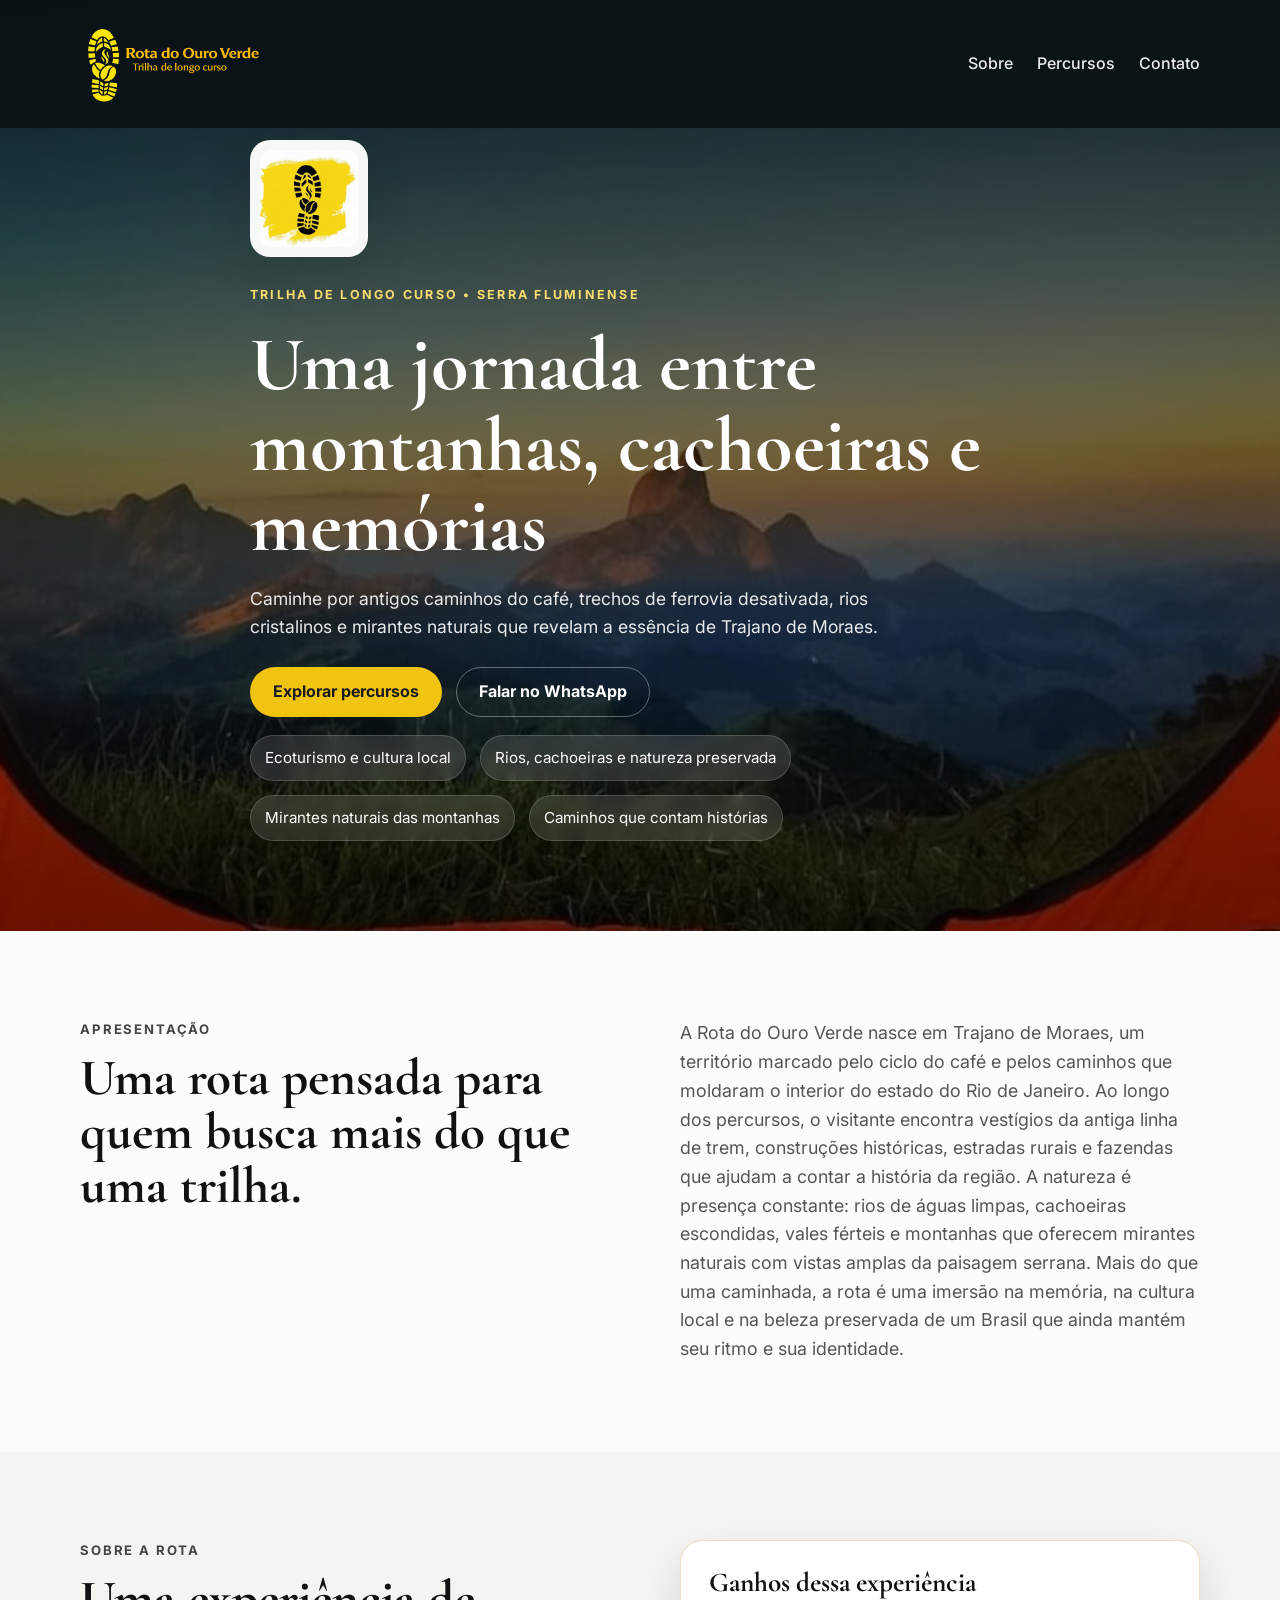
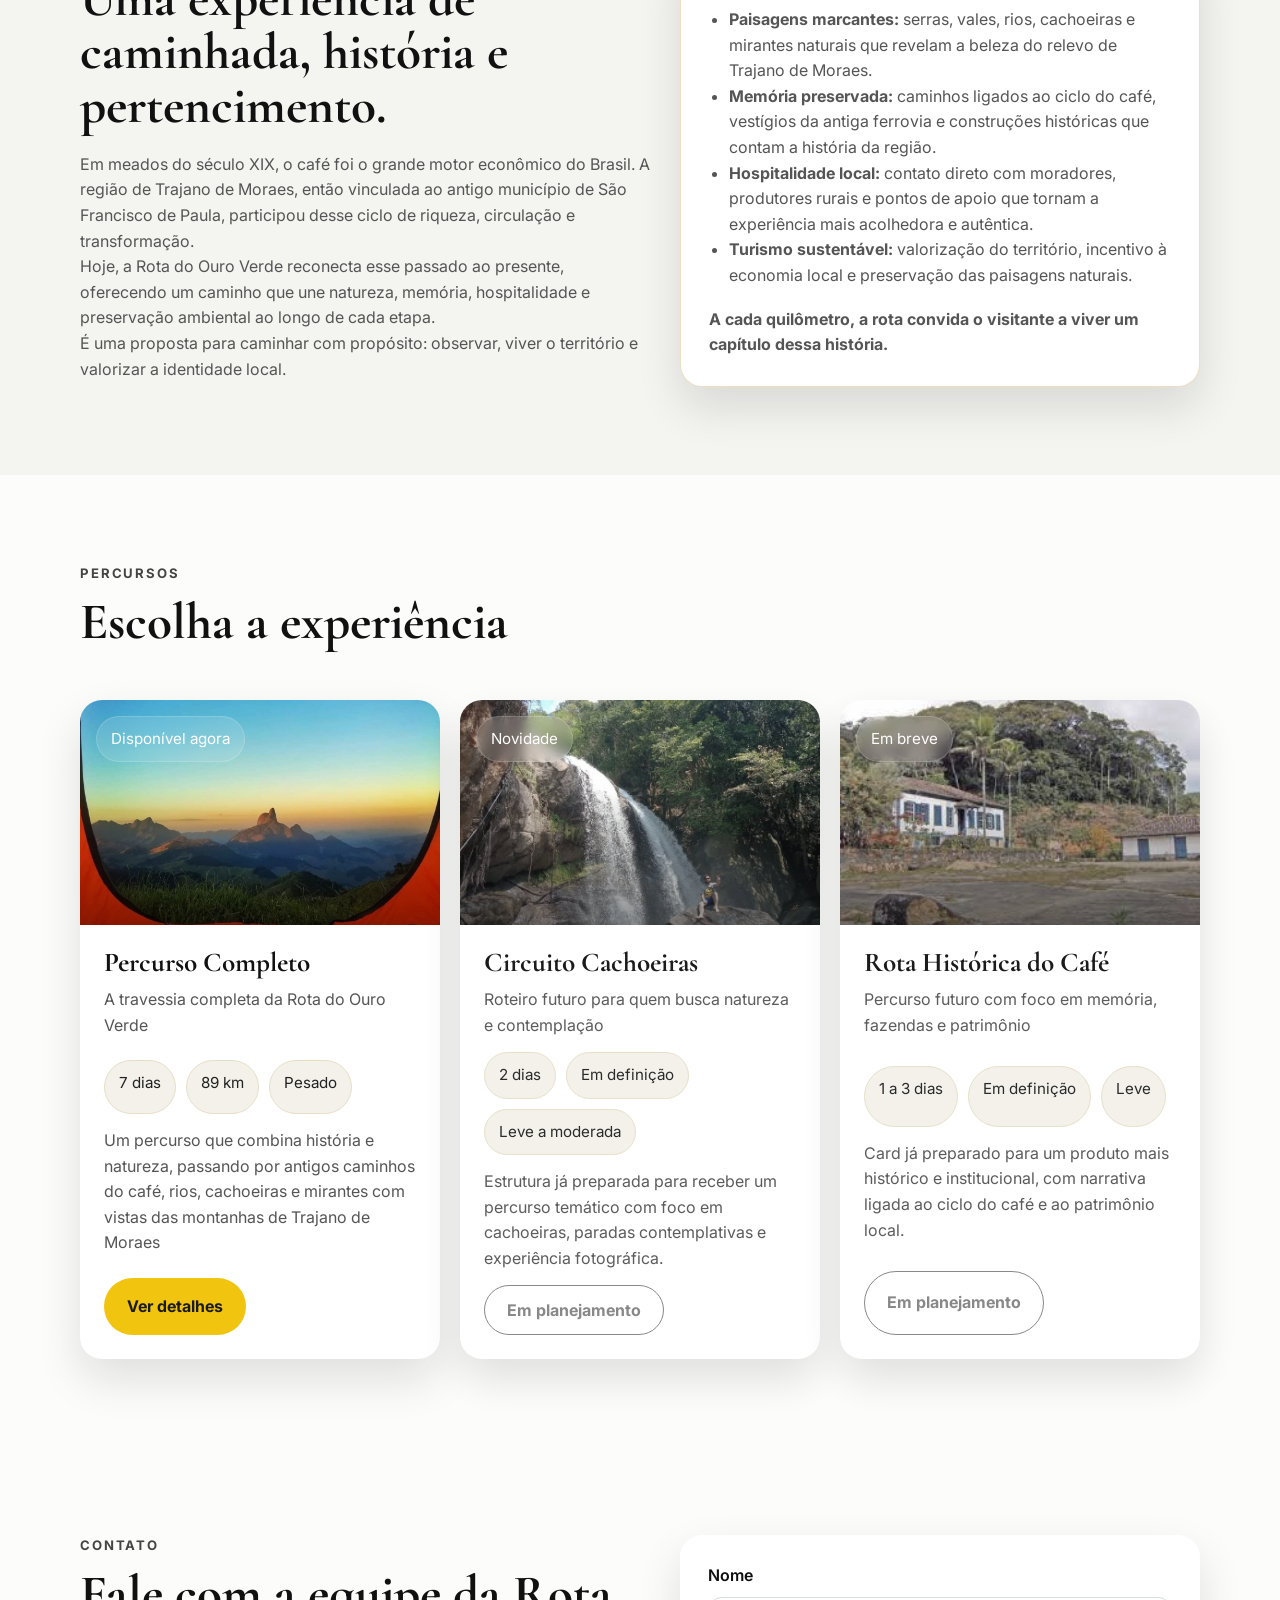
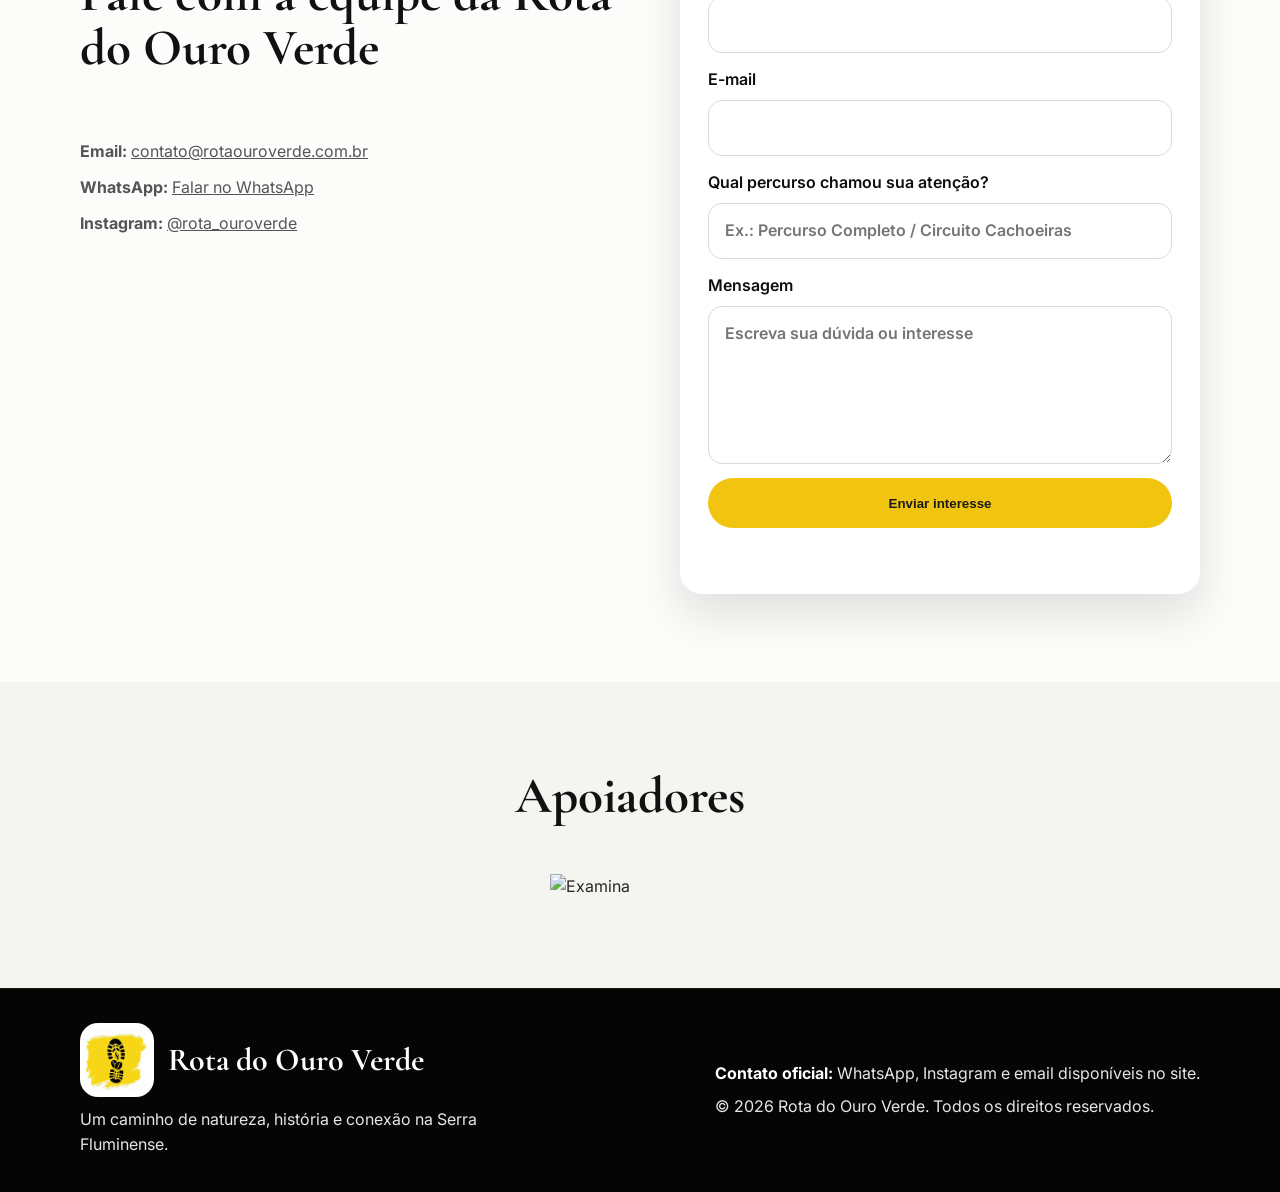
==== index.html @ 67439917 "Add favicon and apple-touch-icon links" ====
<!DOCTYPE html>
<html lang="pt-BR">
<head>
  <meta charset="UTF-8" />
  <meta name="viewport" content="width=device-width, initial-scale=1.0" />
  <title>Rota do Ouro Verde</title>
  <meta name="description" content="Conheça a Rota do Ouro Verde: 89 km de natureza, memória do café, hospitalidade local e experiências autênticas na Serra Fluminense." />
  <meta name="keywords" content="Rota do Ouro Verde, trilha Serra Fluminense, Trajano de Moraes, ecoturismo RJ, rota do café, trilha de longo curso, turismo de natureza" />
  <meta name="theme-color" content="#111111" />
  <meta property="og:title" content="Rota do Ouro Verde" />
  <meta property="og:description" content="89 km de natureza, história do café e experiências autênticas na Serra Fluminense." />
  <meta property="og:type" content="website" />
  <meta property="og:locale" content="pt_BR" />
  <meta property="og:image" content="assets/hero.jpg" />
  <meta name="twitter:card" content="summary_large_image" />
  <link rel="preconnect" href="https://fonts.googleapis.com">
  <link rel="preconnect" href="https://fonts.gstatic.com" crossorigin>
  <link href="https://fonts.googleapis.com/css2?family=Cormorant+Garamond:wght@500;600;700&family=Inter:wght@400;500;600;700;800&display=swap" rel="stylesheet">
  <link rel="stylesheet" href="style.css" />
  <link rel="icon" type="image/png" sizes="32x32" href="favicon.png">
  <link rel="apple-touch-icon" sizes="180x180" href="favicon.png">
</head>
<body>
  

  <nav class="nav-shell">
    <div class="nav container">
      <a class="brand-wrap" href="#inicio">
        <img src="assets/logo.png" class="brand-logo">
      </a>

      <button class="menu-toggle">☰</button>

      <ul class="nav-links">
        <li><a href="#sobre">Sobre</a></li>
        <li><a href="#percursos">Percursos</a></li>
 <!--   <li><a href="#planejamento">Estrutura</a></li>
        <li><a href="#parceiros">Parceiros</a></li>  -->
        <li><a href="#contato">Contato</a></li>
      </ul>
    </div>
  </nav>

  <header class="hero" id="inicio">
    <div class="hero-overlay"></div>

    <div class="hero-content container">
      <img src="assets/logo-rota-ouro-verde.png" class="hero-logo">

      <span class="eyebrow">Trilha de longo curso • Serra Fluminense</span>

      <h1>Uma jornada entre montanhas, cachoeiras e memórias</h1>

      <p>
        Caminhe por antigos caminhos do café, trechos de ferrovia desativada,
        rios cristalinos e mirantes naturais que revelam a essência de Trajano de Moraes.
      </p>
    </br>


      <div class="hero-actions">
        <a class="btn btn-primary" href="#percursos">Explorar percursos</a>
        <a class="btn btn-secondary" href="https://wa.me/5522988083118">Falar no WhatsApp</a>
      </div>
      <div class="hero-badges" aria-label="Destaques do projeto">
        <span>Ecoturismo e cultura local</span>
        <span>Rios, cachoeiras e natureza preservada</span>
        <span>Mirantes naturais das montanhas</span>
        <span>Caminhos que contam histórias</span>
      </div>
    </div>
  </header>
  

  <main>
    <section class="section intro reveal">
      <div class="container intro-grid">
        <div>
          <p class="section-tag">Apresentação</p>
          <h2>Uma rota pensada para quem busca mais do que uma trilha.</h2>
        </div>
        <p class="lead">
            A Rota do Ouro Verde nasce em Trajano de Moraes, um território marcado pelo ciclo do café e pelos caminhos que moldaram o interior do estado do Rio de Janeiro.
            Ao longo dos percursos, o visitante encontra vestígios da antiga linha de trem, construções históricas, estradas rurais e fazendas que ajudam a contar a história da região.
            A natureza é presença constante: rios de águas limpas, cachoeiras escondidas, vales férteis e montanhas que oferecem mirantes naturais com vistas amplas da paisagem serrana.
            Mais do que uma caminhada, a rota é uma imersão na memória, na cultura local e na beleza preservada de um Brasil que ainda mantém seu ritmo e sua identidade.
        </p>
      </div>
    </section>

    <section class="section alt" id="sobre">
      <div class="container two-col reveal">
        <div>
          <p class="section-tag">Sobre a rota</p>
          <h2>Uma experiência de caminhada, história e pertencimento.</h2>
          <p>
            Em meados do século XIX, o café foi o grande motor econômico do Brasil. A região de Trajano de Moraes,
            então vinculada ao antigo município de São Francisco de Paula, participou desse ciclo de riqueza, circulação e transformação.
          </p>
          <p>
            Hoje, a Rota do Ouro Verde reconecta esse passado ao presente, oferecendo um caminho que une
            natureza, memória, hospitalidade e preservação ambiental ao longo de cada etapa.
          </p>
          <p>
            É uma proposta para caminhar com propósito: observar, viver o território e valorizar a identidade local.
          </p>
        </div>

        <div class="card highlight">
          <h3>Ganhos dessa experiência</h3>
          <ul>
            <li><strong>Paisagens marcantes:</strong> serras, vales, rios, cachoeiras e mirantes naturais que revelam a beleza do relevo de Trajano de Moraes.</li>
            <li><strong>Memória preservada:</strong> caminhos ligados ao ciclo do café, vestígios da antiga ferrovia e construções históricas que contam a história da região.</li>
            <li><strong>Hospitalidade local:</strong> contato direto com moradores, produtores rurais e pontos de apoio que tornam a experiência mais acolhedora e autêntica.</li>
            <li><strong>Turismo sustentável:</strong> valorização do território, incentivo à economia local e preservação das paisagens naturais.</li>
          </ul>

          <p class="highlight-note"><strong>A cada quilômetro, a rota convida o visitante a viver um capítulo dessa história.</strong></p>
        </div>
      </div>
    </section>

    <section class="section" id="percursos">
      <div class="container reveal">
        <div class="section-head">
          <div>
            <p class="section-tag">Percursos</p>
            <h2>Escolha a experiência</h2>
          </div>
          
        </div>
        <div class="mobile-carousel-head">
          <p class="mobile-carousel-label">No celular, deslize ou use as setas para navegar pelos percursos.</p>
          <div class="mobile-carousel-controls" aria-label="Navegação de percursos">
            <button class="mobile-carousel-btn" type="button" id="routes-prev" aria-label="Percurso anterior">←</button>
            <button class="mobile-carousel-btn" type="button" id="routes-next" aria-label="Próximo percurso">→</button>
          </div>
        </div>
        <div class="mobile-carousel-dots" id="routes-dots" aria-label="Indicadores de percursos"></div>
        <div class="route-grid" id="route-grid">
          <div class="empty-state">Carregando percursos...</div>
        </div>
      </div>
    </section>
<!--
    <section class="section alt" id="planejamento">
      <div class="container reveal">
        <div class="section-head">
          <div>
            <p class="section-tag">Estrutura pronta</p>
            <h2>O que você pode lançar depois</h2>
          </div>
          
        </div>

        <div class="builder-grid">
          <article class="card builder-card">
            <h3>Percursos curtos</h3>
            <p>Bate-volta, versões compactas e experiências de 1 ou 2 dias para novos públicos.</p>
          </article>
          <article class="card builder-card">
            <h3>Rotas temáticas</h3>
            <p>Cachoeiras, memória do café, patrimônio, gastronomia local ou experiências guiadas.</p>
          </article>
          <article class="card builder-card">
            <h3>Parcerias e materiais</h3>
            <p>PDF por percurso, mapa específico, mídia oficial, CTA dedicado e futuras áreas de parceiros.</p>
          </article>
        </div>

         <!--<div class="card timeline-note" style="margin-top:20px">
          <p><strong>Importante:</strong> a base foi pensada para crescer ainda dentro do modelo estático. Quando chegar a hora de ter login, reservas online ou área restrita real, aí sim vale avaliar uma camada extra de backend.</p>
        </div>
      </div>
    </section> 
  -->
    <section class="section" id="contato">
      <div class="container contact-grid reveal">
        <div>
          <p class="section-tag">Contato</p>
          <h2>Fale com a equipe da Rota do Ouro Verde</h2>
          <br>
          <!-- <p>
            O formulário já continua preparado para funcionar com serviços externos como Formspree, mantendo o site estático.
          </p> -->

          <div class="contact-list">
            <p><strong>Email:</strong>
              <a href="mailto:contato@rotaouroverde.com.br">contato@rotaouroverde.com.br</a>
            </p>

            <p><strong>WhatsApp:</strong>
              <a href="https://wa.me/5522988083118" target="_blank" rel="noopener">
              Falar no WhatsApp
              </a>
            </p>

            <p><strong>Instagram:</strong>
              <a href="https://instagram.com/rota_ouroverde/" target="_blank" rel="noopener">
              @rota_ouroverde
              </a>
            </p>
          </div>
        </div>

        <form
          class="contact-form js-smart-form"
          action="https://formspree.io/f/xaqlnvng"
          method="POST"
          data-form-action="https://formspree.io/f/xaqlnvng"
        >
          <input type="text" name="_gotcha" style="position:absolute; left:-9999px;" tabindex="-1" autocomplete="off">

          <label>
            Nome
          <input type="text" name="nome" required>
          </label>

          <label>
            E-mail
            <input type="email" name="email" required>
          </label>

          <label>
            Qual percurso chamou sua atenção?
            <input type="text" name="interesse" placeholder="Ex.: Percurso Completo / Circuito Cachoeiras">
          </label>

          <label>
            Mensagem
            <textarea name="mensagem" rows="5" placeholder="Escreva sua dúvida ou interesse" required></textarea>
          </label>

          <button class="btn btn-primary" type="submit">Enviar interesse</button>
            <p class="form-feedback" aria-live="polite"></p>
        </form>
      </div>
    </section>

    <section class="section alt" id="parceiros">
      <div class="container reveal">
        <div class="section-head">
          <div>
            <h2>Apoiadores</h2>
          </div>

        </div>

        <div class="apoio-logos" id="partners-wrap">
         <div class="empty-state">Carregando parceiros...</div>
        </div>
      </div>
    </section>

  </main>

    <footer class="footer">
    <div class="container footer-grid">
      <div class="footer-brand">
        <div class="footer-brand-top">
          <img src="assets/logo-rota-ouro-verde.png" alt="Logo da Rota do Ouro Verde">
          <h3>Rota do Ouro Verde</h3>
        </div>
        <p>Um caminho de natureza, história e conexão na Serra Fluminense.</p>
      </div>

      <div class="footer-info">
        <p><strong>Contato oficial:</strong> WhatsApp, Instagram e email disponíveis no site.</p>
        <p>© 2026 Rota do Ouro Verde. Todos os direitos reservados.</p>
      </div>
    </div>
  </footer>

  <script src="app.js"></script>
  <script src="parceiros.js"></script>
</body>
</html>
---- style.css ----
*{box-sizing:border-box;margin:0;padding:0}
:root{
  --bg:#fcfcfa;
  --surface:#ffffff;
  --surface-alt:#f4f4f1;
  --text:#111111;
  --muted:#555555;
  --line:#e6e2d8;
  --dark:#0d0d0d;
  --dark-2:#1a1a1a;
  --accent:#f1c40f;
  --accent-soft:#f7dc6f;
  --radius:22px;
  --shadow:0 20px 45px rgba(16,24,16,.12);
}
html{scroll-behavior:smooth;overflow-x:hidden}
body{font-family:"Inter",sans-serif;background:var(--bg);color:var(--text);line-height:1.6;overflow-x:hidden}
a{color:inherit}
img{max-width:100%;display:block}
.container{width:min(1120px,calc(100% - 32px));margin:0 auto}
.section{padding:88px 0}
.section.alt{background:var(--surface-alt)}
.section-tag{text-transform:uppercase;letter-spacing:.14em;color:#444;font-size:.82rem;font-weight:700;margin-bottom:12px}
h1,h2,h3,h4{font-family:"Cormorant Garamond",serif;line-height:1.05}
h1{font-size:clamp(3rem,6vw,5.4rem);color:#fff;margin-bottom:18px}
h2{font-size:clamp(2.2rem,4vw,3.2rem);margin-bottom:18px}
h3{font-size:1.7rem;margin-bottom:10px}
p{color:var(--muted)}
.lead{font-size:1.12rem;max-width:760px}
.card{background:var(--surface);border-radius:var(--radius);box-shadow:var(--shadow)}
.btn{display:inline-flex;align-items:center;justify-content:center;min-height:50px;padding:0 22px;border-radius:999px;text-decoration:none;font-weight:700;border:1px solid transparent;transition:.2s ease}
.btn:hover{transform:translateY(-1px)}
.btn-primary{background:var(--accent);color:#1b1b1b}
.btn-primary:hover{background:var(--accent-soft)}
.btn-secondary{background:transparent;border-color:rgba(255,255,255,.35);color:#fff}
.btn-secondary:hover{border-color:var(--accent-soft);color:var(--accent-soft)}
.btn-dark{border-color:#1f1f1f;color:#1f1f1f}
.btn-dark:hover{border-color:#000;color:#000}
.btn-disabled,.btn-disabled:hover{opacity:.55;pointer-events:none;transform:none}
.hero{min-height:92vh;position:relative;overflow:visible;background:linear-gradient(to bottom,rgba(0,0,0,.85) 0%,rgba(0,0,0,.58) 35%,rgba(0,0,0,.3) 70%,rgba(0,0,0,.22) 100%),url("assets/hero.jpg");background-size:cover;background-position:center}
.hero-overlay{position:absolute;inset:0;background:linear-gradient(transparent 0%,rgba(0,0,0,.22) 70%,rgba(0,0,0,.45) 100%)}
.nav{
  position:relative;
  z-index:20;
  display:flex;
  align-items:center;
  justify-content:space-between;
  gap:16px;
  padding:24px 0;
  min-width:0;
}
.brand-wrap{
  display:inline-flex;
  align-items:center;
  gap:12px;
  text-decoration:none;
  color:#fff;
  font-weight:700;
  font-size:1.08rem;
  min-width:0;
  flex:1 1 auto;
}
.brand-logo{
  height:80px;
  width:auto;
  max-width:100%;
  object-fit:contain;
  background:transparent;
  padding:0;
  flex:0 0 auto;
}
.nav-shell{
  position:fixed;
  top:0;
  left:0;
  right:0;
  z-index:9999;
  background:rgba(10,18,20,.92);
  backdrop-filter:blur(8px);
  transition:transform .3s ease;
}
.nav-shell.hide{transform:translateY(-100%)}
.nav-links{display:flex;gap:24px;list-style:none;align-items:center}
.nav-links a{text-decoration:none;color:rgba(255,255,255,.92);font-weight:500}
.nav-links a:hover{color:var(--accent-soft)}
.menu-toggle{display:none;border:0;background:transparent;color:#fff;font-size:1.8rem;cursor:pointer;line-height:1;flex:0 0 auto}
.hero-content{position:relative;z-index:2;padding:140px 0 90px;max-width:780px}
.hero-logo{width:118px;max-width:28vw;border-radius:20px;box-shadow:var(--shadow);background:rgba(255,255,255,.96);padding:10px;margin-bottom:24px}
.eyebrow{display:inline-block;color:var(--accent-soft);letter-spacing:.18em;text-transform:uppercase;font-size:.78rem;font-weight:700;margin-bottom:20px}
.hero p{color:rgba(255,255,255,.9);font-size:1.1rem;max-width:640px}
.hero-actions,.hero-badges,.cta-actions,.route-actions,.builder-actions{display:flex;flex-wrap:wrap;gap:14px}
.hero-badges{margin-top:18px}
.hero-badges span,.meta-chip,.route-badge{background:rgba(255,255,255,.12);backdrop-filter:blur(6px);border:1px solid rgba(255,255,255,.16);padding:10px 14px;border-radius:999px;color:#fff;font-size:.95rem}
.intro-grid,.two-col,.footer-grid,.contact-grid{display:grid;gap:28px;grid-template-columns:1.1fr 1fr;align-items:start}
.grid-3{display:grid;grid-template-columns:repeat(3,1fr);gap:20px}
.section-head{display:grid;grid-template-columns:1fr auto;gap:20px;align-items:end;margin-bottom:32px}
.highlight{padding:28px;border:1px solid rgba(198,163,90,.35)}
.highlight ul{padding-left:20px;color:var(--muted)}
.highlight-note{margin-top:18px}
.route-grid{display:grid;grid-template-columns:repeat(3,1fr);gap:20px}
.route-card{overflow:hidden;display:flex;flex-direction:column;transition:transform .28s ease,box-shadow .28s ease,opacity .28s ease}
.route-media{aspect-ratio:16/10;background:#ddd;background-size:cover;background-position:center;position:relative}
.route-media::after{content:"";position:absolute;inset:0;background:linear-gradient(180deg,transparent 40%,rgba(0,0,0,.45) 100%)}
.route-badge{position:absolute;top:16px;left:16px;z-index:1}
.route-content{padding:24px;display:grid;gap:14px;flex:1}
.route-meta{display:flex;flex-wrap:wrap;gap:10px}
.meta-chip{color:#222;background:#f3f1ea;border:1px solid #e7e0c7;backdrop-filter:none}
.route-card.coming-soon .route-media{filter:saturate(.72)}
.route-card.coming-soon{opacity:.96}
.feature-list{display:grid;gap:12px;margin-top:16px}
.feature-item{padding:22px}
.timeline-note{padding:28px}
.stage-grid{display:grid;grid-template-columns:repeat(4,1fr);gap:20px}
.stage-card{position:relative;overflow:hidden;padding:0;border:0;background:var(--surface);border-radius:var(--radius);box-shadow:var(--shadow);cursor:pointer;text-align:left}
.stage-card-image{height:220px;background-size:cover;background-position:center;position:relative}
.stage-card-image::after{content:"";position:absolute;inset:0;background:linear-gradient(180deg,transparent 18%,rgba(0,0,0,.68) 100%)}
.stage-card-content{position:absolute;left:0;right:0;bottom:0;padding:22px;color:#fff;z-index:1}
.stage-kicker{display:inline-block;font-size:.78rem;font-weight:700;letter-spacing:.12em;text-transform:uppercase;margin-bottom:8px;color:var(--accent-soft)}
.stage-card h3{color:#fff;margin-bottom:8px}
.stage-card p{color:rgba(255,255,255,.9)}
.stats-grid{display:grid;grid-template-columns:repeat(4,1fr);gap:20px;margin:24px 0 28px}
.stat-card{padding:26px;background:var(--surface);border-radius:var(--radius);box-shadow:var(--shadow)}
.stat-number{display:block;font-family:"Cormorant Garamond",serif;font-size:2rem;font-weight:700}
.stat-label{color:var(--muted);font-size:.95rem}
.builder-grid{display:grid;grid-template-columns:repeat(3,1fr);gap:20px}
.builder-card{padding:26px}
.contact-form{display:grid;gap:14px;background:var(--surface);border-radius:var(--radius);box-shadow:var(--shadow);padding:28px}
.contact-form label{display:grid;gap:8px;color:var(--dark);font-weight:600}
.contact-form input,.contact-form textarea{width:100%;border:1px solid #d6ddd6;background:#fff;border-radius:14px;padding:14px 16px;font:inherit}
.contact-form input:focus,.contact-form textarea:focus{outline:2px solid rgba(198,163,90,.25);border-color:var(--accent)}
.form-feedback{min-height:24px;font-size:.95rem}
.form-feedback.is-success{color:#147a37}
.form-feedback.is-error{color:#a52828}
.contact-list{display:grid;gap:10px;margin-top:20px}
.footer{background:#050505;color:#fff;padding:34px 0;border-top:1px solid rgba(255,255,255,.08)}
.footer-grid{display:grid;grid-template-columns:1.1fr 1fr;gap:32px;align-items:center}
.footer a{text-decoration:none;color:#fff}
.empty-state{padding:34px;border:1px dashed #d8d1c2;background:#faf8f2;border-radius:var(--radius)}
.page-hero{min-height:auto;padding-bottom:46px}
.page-hero .hero-content{padding:50px 0 30px}
.breadcrumbs{display:flex;gap:10px;flex-wrap:wrap;margin-bottom:18px;color:rgba(255,255,255,.86)}
.breadcrumbs a{text-decoration:none}
.route-summary{display:grid;grid-template-columns:1.1fr .9fr;gap:28px;align-items:start}
.route-cover{border-radius:var(--radius);overflow:hidden;box-shadow:var(--shadow);min-height:100%;background:#ddd;background-size:cover;background-position:center}
.route-panel{padding:28px}
.route-highlights{padding-left:20px;color:var(--muted)}
.route-highlights li+li{margin-top:8px}
.stage-gallery{margin-top:22px}
.stage-gallery-grid{display:grid;grid-template-columns:repeat(3,1fr);gap:12px}
.stage-gallery-grid button{border:0;background:transparent;padding:0;cursor:pointer}
.stage-gallery-grid img{width:100%;height:160px;object-fit:cover;border-radius:14px;box-shadow:var(--shadow)}
.modal{position:fixed;inset:0;display:none;align-items:center;justify-content:center;padding:20px;background:rgba(0,0,0,.72);z-index:9999}
.modal.open{display:flex}
.modal-panel{position:relative;background:#fff;border-radius:22px;box-shadow:var(--shadow);width:min(980px,100%);max-height:min(90vh,860px);overflow:auto}
.modal-close{position:absolute;top:14px;right:14px;width:42px;height:42px;border:0;border-radius:999px;background:#111;color:#fff;font-size:1.2rem;cursor:pointer;z-index:2}
.modal-body{padding:30px}
.modal-subtitle{margin-top:-8px;margin-bottom:16px}
.modal-grid{display:grid;grid-template-columns:1fr 1fr;gap:18px}
.support-block{padding:20px;border-radius:18px;background:#f7f5f0}
.support-block ul{padding-left:18px;color:var(--muted)}
.photo-modal .modal-panel{width:min(1100px,100%);background:#111;color:#fff}
.photo-modal .modal-body{padding:22px}
.photo-stage{background:#000;border-radius:18px;min-height:420px;display:flex;align-items:center;justify-content:center;overflow:hidden}
.photo-stage img{max-height:66vh;width:auto;max-width:100%;object-fit:contain}
.photo-head{display:flex;justify-content:space-between;gap:12px;align-items:center;margin-bottom:16px}
.photo-thumbs{display:flex;gap:10px;overflow:auto;padding-top:14px}
.photo-thumbs button{border:2px solid transparent;background:transparent;padding:0;border-radius:12px;cursor:pointer;flex:0 0 auto}
.photo-thumbs button.active{border-color:var(--accent)}
.photo-thumbs img{width:90px;height:66px;object-fit:cover;border-radius:10px}
.photo-nav{display:flex;gap:10px}
.photo-nav button{min-width:42px;height:42px;border-radius:999px;border:0;background:#222;color:#fff;cursor:pointer}
.photo-nav button:disabled{opacity:.45;cursor:not-allowed}
.reveal{opacity:0;transform:translateY(22px);transition:opacity .6s ease,transform .6s ease}
.reveal.is-visible{opacity:1;transform:none}
.mobile-carousel-head{display:none;align-items:center;justify-content:space-between;gap:14px;margin-bottom:16px}
.mobile-carousel-label{margin:0;color:var(--muted);font-size:.94rem}
.mobile-carousel-controls{display:flex;gap:10px}
.mobile-carousel-btn{width:44px;height:44px;border-radius:999px;border:0;background:#111;color:#fff;font-size:1.2rem;cursor:pointer;box-shadow:var(--shadow)}
.mobile-carousel-btn:disabled{opacity:.35;cursor:not-allowed}
.mobile-carousel-dots{display:none;justify-content:center;align-items:center;gap:8px;margin:0 0 18px}
.mobile-carousel-dot{width:10px;height:10px;border-radius:999px;border:0;background:#d3cec0;cursor:pointer;transition:transform .2s ease,opacity .2s ease,width .2s ease,background .2s ease}
.mobile-carousel-dot.is-active{background:#111;width:28px}
.route-card.is-centered{transform:scale(1.02);box-shadow:0 24px 52px rgba(16,24,16,.16)}
.route-extra-links{display:flex;flex-wrap:wrap;gap:14px;margin:18px 0 0}
.btn-green{background:#31c56d;color:#fff;border-color:#31c56d}
.btn-green:hover{background:#28b760;border-color:#28b760;color:#fff}
.footer-brand-top{display:flex;align-items:center;gap:14px;margin-bottom:10px}
.footer-brand-top img{width:74px;height:74px;object-fit:contain;border-radius:18px;background:#fff;padding:6px;flex:0 0 74px}
.footer-brand h3{margin:0;color:#fff;font-size:2rem}
.footer-brand p,.footer-info p{margin:0;color:rgba(255,255,255,.9);font-size:1rem}
.footer-brand p{max-width:460px}
.footer-info{justify-self:end;text-align:left;display:grid;gap:8px;max-width:520px}
.footer-info strong{color:#fff}
.route-support{margin-top:0}
.route-support-grid{margin-top:18px}
.route-support-card{text-align:left;border:0;cursor:pointer;background:var(--surface)}
.route-support-card h3{margin-bottom:10px}
#route-support-section:empty{display:none}
.route-support .section-head{margin-bottom:18px}
.apoio-logos {
  display: flex;
  flex-wrap: wrap;
  gap: 28px 36px;
  align-items: center;
  justify-content: center;
  justify-items: center;
  margin-top: 32px;
  margin: 32px auto 0;
}

#parceiros h2 {
  text-align: center;
}

.partner-logo-link {
  display: flex;
  align-items: center;
  justify-content: center;
  flex: 0 0 180px; /* largura fixa por logo */
  text-decoration: none;
  width: 100%;
}

.partner-logo-link img {
  max-width: 180px;
  max-height: 90px;
  width: 100%;
  height: auto;
  object-fit: contain;
  display: block;
  opacity: 0.9;
  transition: transform 0.25s ease, opacity 0.25s ease;
}

.partner-logo-link:hover img,
.partner-logo-link:focus-visible img {
  opacity: 1;
  transform: scale(1.05);
}


@media (max-width: 1024px){
  .route-grid,.builder-grid,.stage-grid{grid-template-columns:repeat(2,1fr)}
  .stats-grid{grid-template-columns:repeat(2,1fr)}
}

@media (max-width: 820px){
  .nav{
    padding:12px 0;
    gap:12px;
  }

  .brand-wrap{
    min-width:0;
    flex:1 1 auto;
  }

  .brand-logo{
    height:80px;
    max-width:calc(100vw - 120px);
  }

  .menu-toggle{
    display:block;
    position:relative;
    z-index:30;
    margin-left:auto;
  }

  .nav-links{
    display:none;
    position:absolute;
    top:calc(100% + 10px);
    left:auto;
    right:16px;
    width: max-content;
    min-width: 180px;
    max-width: 240px;
    flex-direction:column;
    align-items:flex-start;
    gap:10px;
    background:rgba(17,17,17,.96);
    padding:14px;
    border: 1px solid rgba(255,255,255,0.08);
    border-radius:14px;
    box-shadow:var(--shadow);
  }

  .nav-links.open{display:flex}
  .nav-links a{white-space: nowrap; /* evita quebrar linha */ }

  .intro-grid,.two-col,.footer-grid,.contact-grid,.route-summary,.section-head,.modal-grid{
    grid-template-columns:1fr;
  }

  .section-head{align-items:start}
  .grid-3,.builder-grid,.stage-grid,.stats-grid{grid-template-columns:1fr}
  .hero{min-height:auto}
  .hero-content{padding:140px 0 74px}
  .route-cover{min-height:280px}
  .stage-gallery-grid{grid-template-columns:1fr 1fr}

  .mobile-carousel-head{display:flex}
  .mobile-carousel-dots{display:flex}

  .hero,
  .section,
  .nav,
  .nav-shell,
  .route-grid,
  .route-card{
    max-width:100%;
  }

  .route-grid{
    display:flex;
    overflow-x:auto;
    overflow-y:hidden;
    gap:16px;
    scroll-snap-type:x mandatory;
    scroll-padding-inline:16px;
    padding:4px 16px 12px;
    margin:0;
    scrollbar-width:none;
    -webkit-overflow-scrolling:touch;
  }

  .route-grid::-webkit-scrollbar{display:none}

  .route-grid .route-card{
    min-width:84%;
    flex:0 0 84%;
    scroll-snap-align:start;
    opacity:.88;
  }

  .route-grid .route-card.is-centered{opacity:1}

  .footer-info{justify-self:start}
  .footer-brand-top img{width:58px;height:58px;flex-basis:58px}
  .footer-brand h3{font-size:1.6rem}
}

@media (max-width: 540px){
  .section{padding:70px 0}
  .container{width:min(100% - 20px,1120px)}
  .stage-gallery-grid{grid-template-columns:1fr}
  .photo-stage{min-height:280px}
  .brand-logo{
    height:80px;
    max-width:calc(100vw - 110px);
  }
  .hero-logo{max-width:34vw}
}
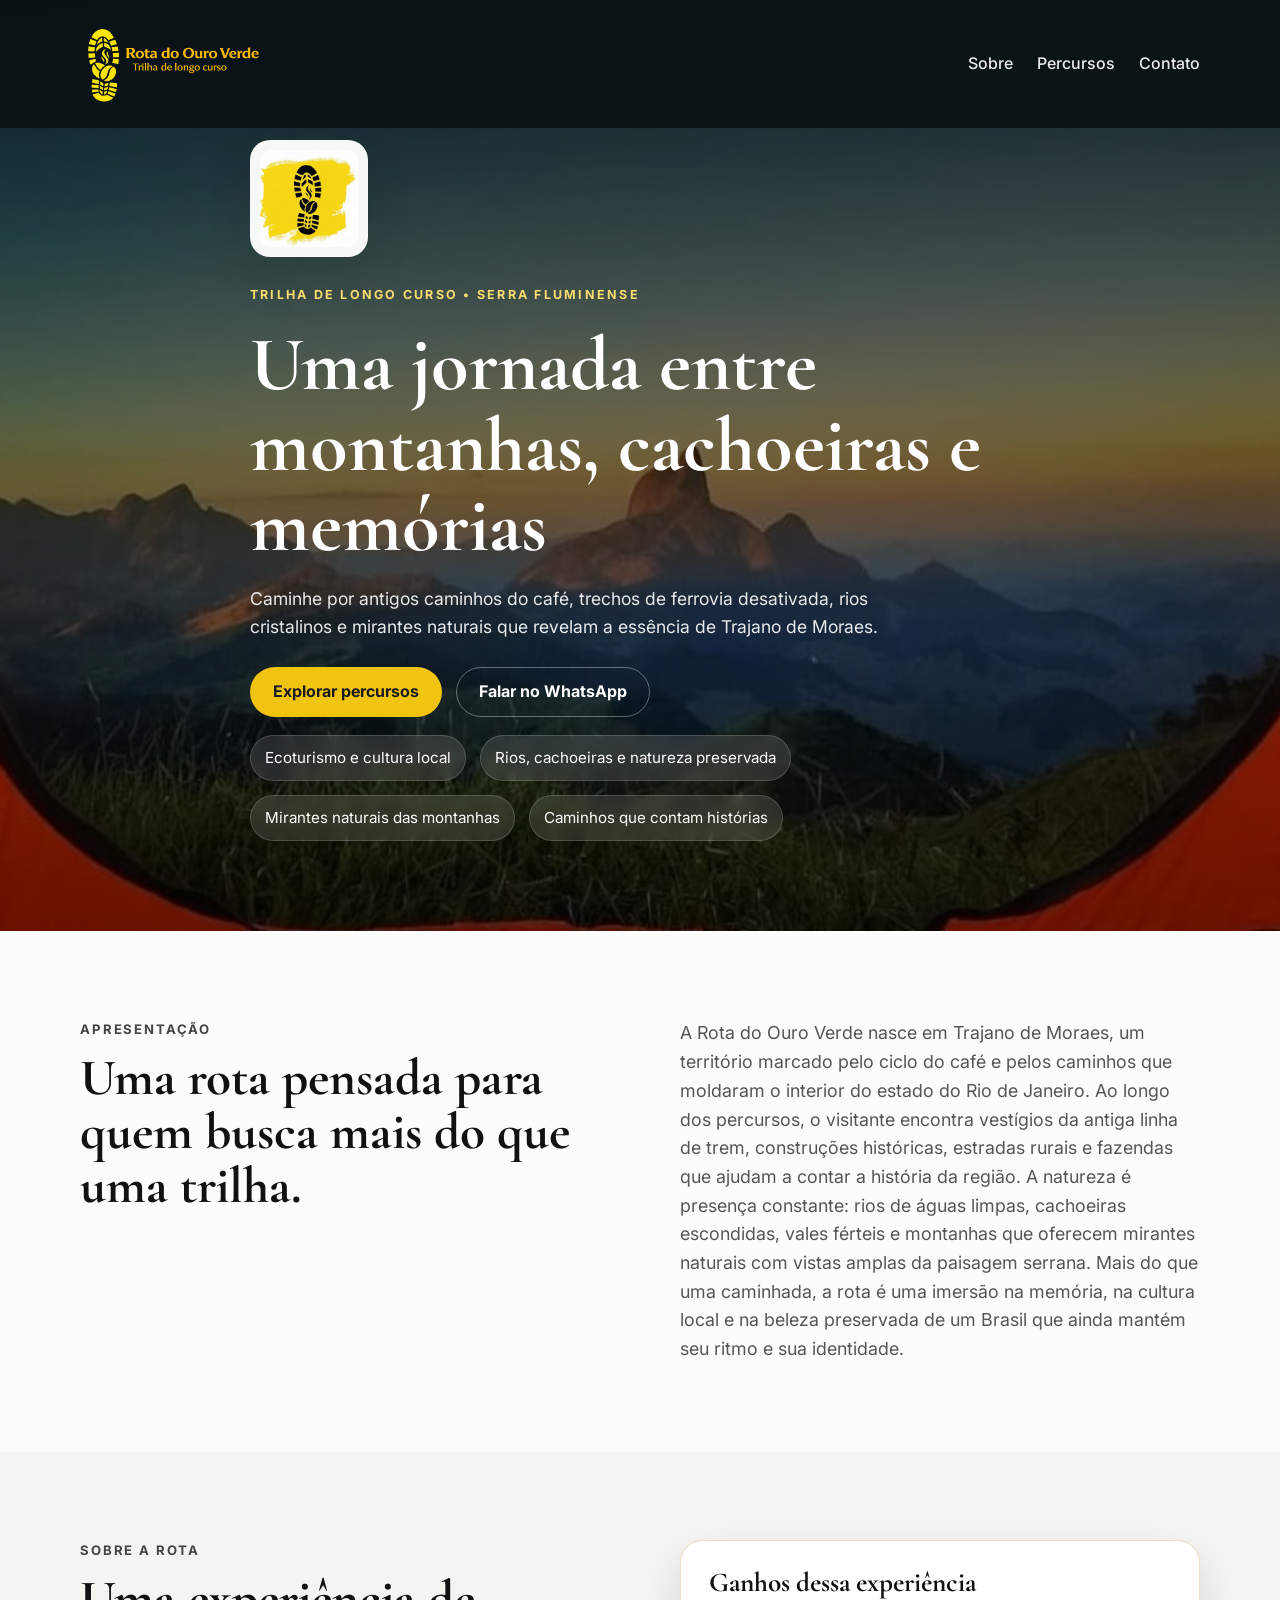
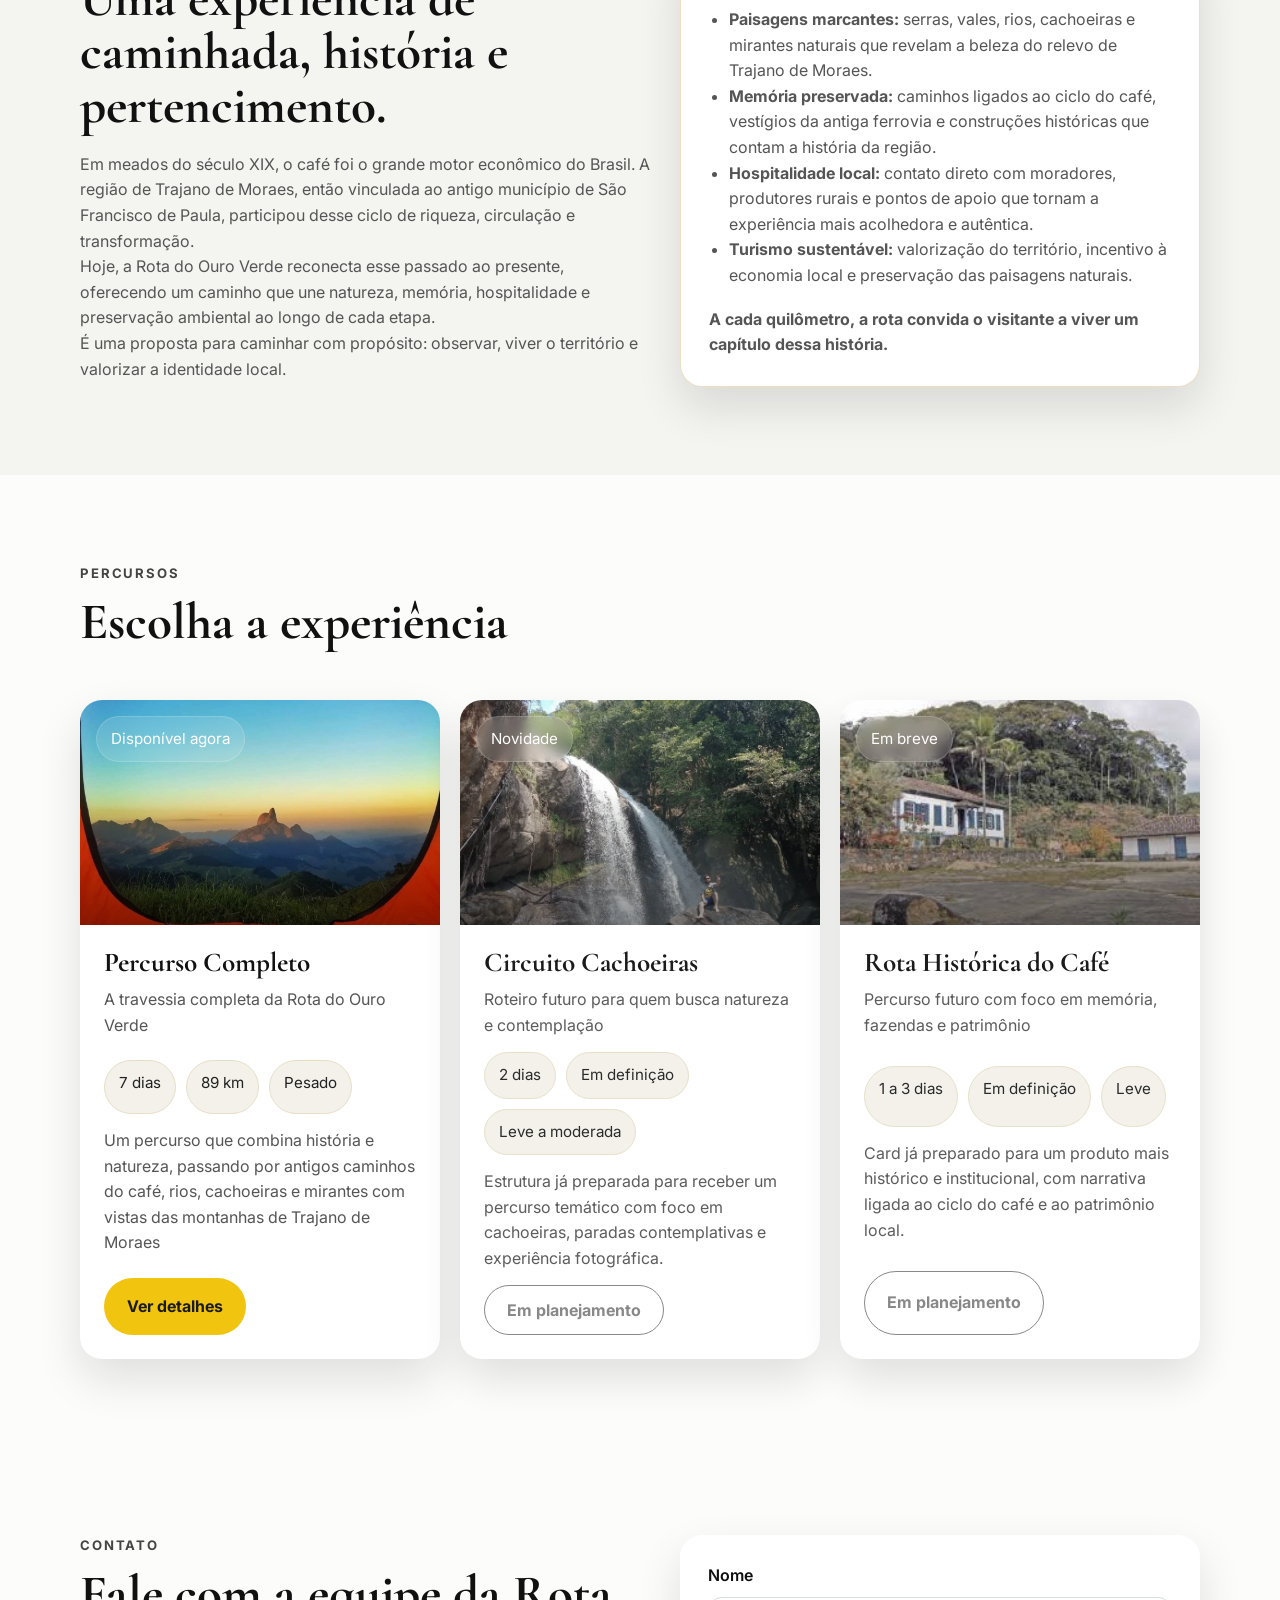
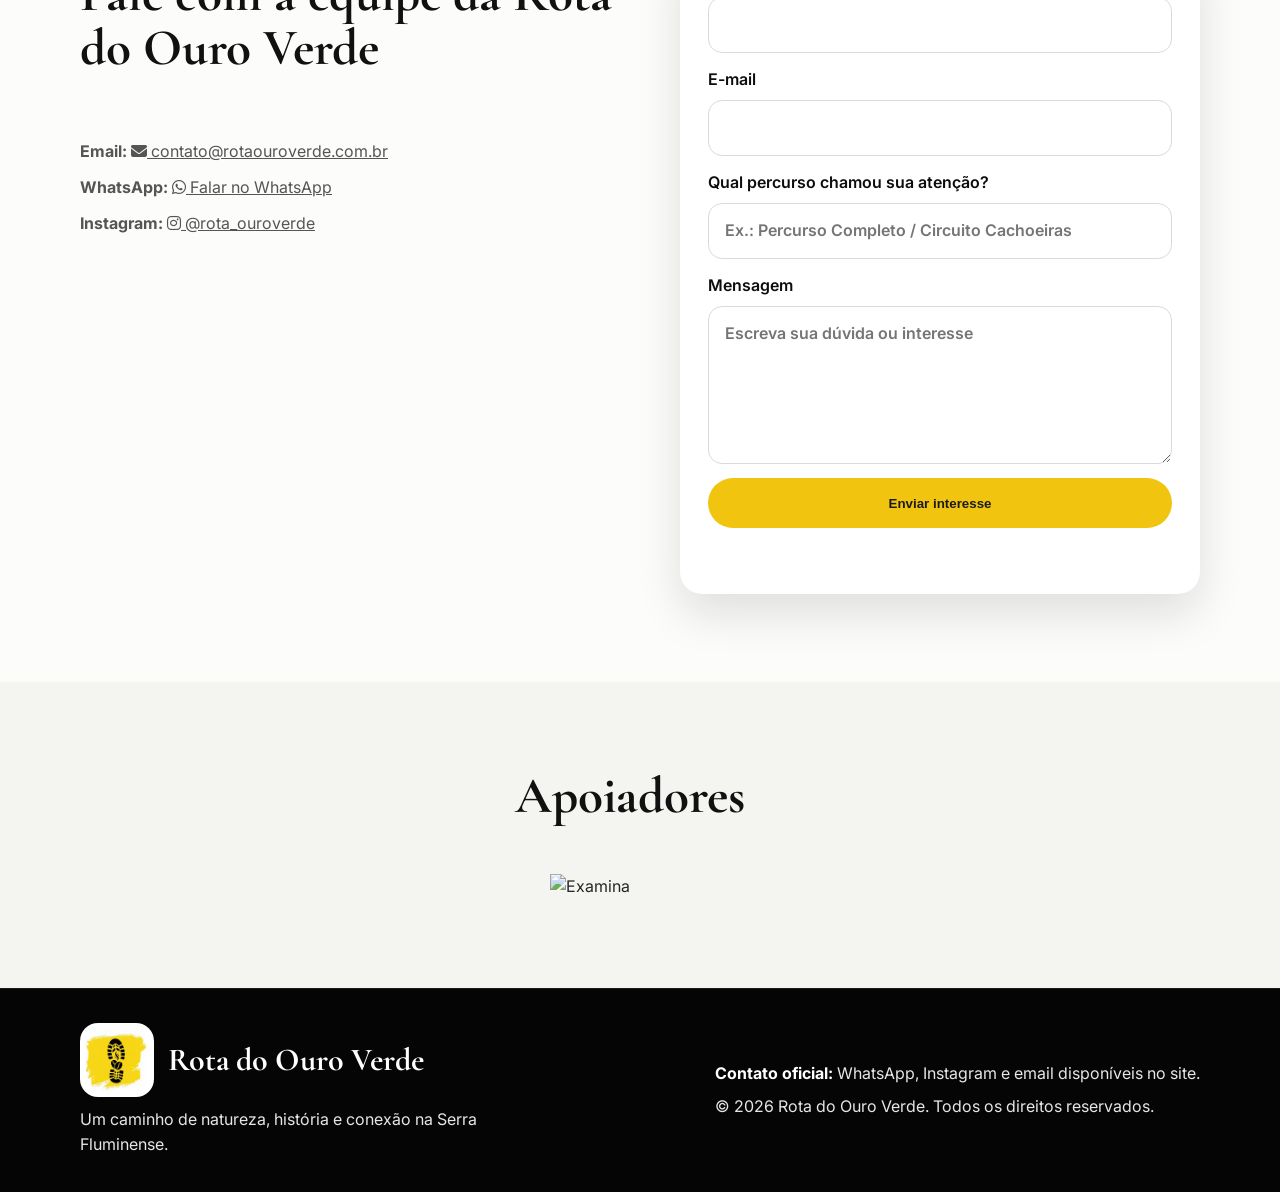
==== commit 6d751d55: "Enhance contact section with Font Awesome icons Updated contact information to include icons for ema" ====
--- a/index.html
+++ b/index.html
@@ -17,8 +17,17 @@
   <link rel="preconnect" href="https://fonts.gstatic.com" crossorigin>
   <link href="https://fonts.googleapis.com/css2?family=Cormorant+Garamond:wght@500;600;700&family=Inter:wght@400;500;600;700;800&display=swap" rel="stylesheet">
   <link rel="stylesheet" href="style.css" />
-  <link rel="icon" type="image/png" sizes="32x32" href="favicon.png">
-  <link rel="apple-touch-icon" sizes="180x180" href="favicon.png">
+  <link rel="stylesheet" href="https://cdnjs.cloudflare.com/ajax/libs/font-awesome/6.5.0/css/all.min.css">
+  
+  <link rel="icon" href="favicon/favicon.ico">
+  <link rel="icon" type="image/png" sizes="128x128" href="favicon/favicon-128128.png">
+  <link rel="icon" type="image/svg+xml" href="favicon/favicon.svg">
+  <link rel="apple-touch-icon" sizes="180x180" href="favicon/apple-touch-icon.png">
+  <meta name="apple-mobile-web-app-title" content="Rota do Ouro Verde">
+  <link rel="manifest" href="favicon/site.webmanifest">
+  <meta name="theme-color" content="#ffffff" media="(prefers-color-scheme: light)">
+  <meta name="theme-color" content="#000000" media="(prefers-color-scheme: dark)">
+  
 </head>
 <body>
   
@@ -183,24 +192,34 @@
           <!-- <p>
             O formulário já continua preparado para funcionar com serviços externos como Formspree, mantendo o site estático.
           </p> -->
-
           <div class="contact-list">
-            <p><strong>Email:</strong>
-              <a href="mailto:contato@rotaouroverde.com.br">contato@rotaouroverde.com.br</a>
-            </p>
-
-            <p><strong>WhatsApp:</strong>
-              <a href="https://wa.me/5522988083118" target="_blank" rel="noopener">
-              Falar no WhatsApp
+
+            <p>
+              <strong>Email:</strong>
+              <a href="mailto:contato@rotaouroverde.com.br">
+              <i class="fa-solid fa-envelope"></i>
+                contato@rotaouroverde.com.br
               </a>
             </p>
 
-            <p><strong>Instagram:</strong>
-              <a href="https://instagram.com/rota_ouroverde/" target="_blank" rel="noopener">
-              @rota_ouroverde
+            <p>
+              <strong>WhatsApp:</strong>
+              <a href="https://wa.me/5522988083118" target="_blank" rel="noopener">
+              <i class="fa-brands fa-whatsapp"></i>
+                Falar no WhatsApp
               </a>
             </p>
-          </div>
+
+            <p>
+              <strong>Instagram:</strong>
+              <a href="https://instagram.com/rota_ouroverde/" target="_blank" rel="noopener">
+              <i class="fa-brands fa-instagram"></i>
+                @rota_ouroverde
+              </a>
+            </p>
+
+          </div>
+          
         </div>
 
         <form
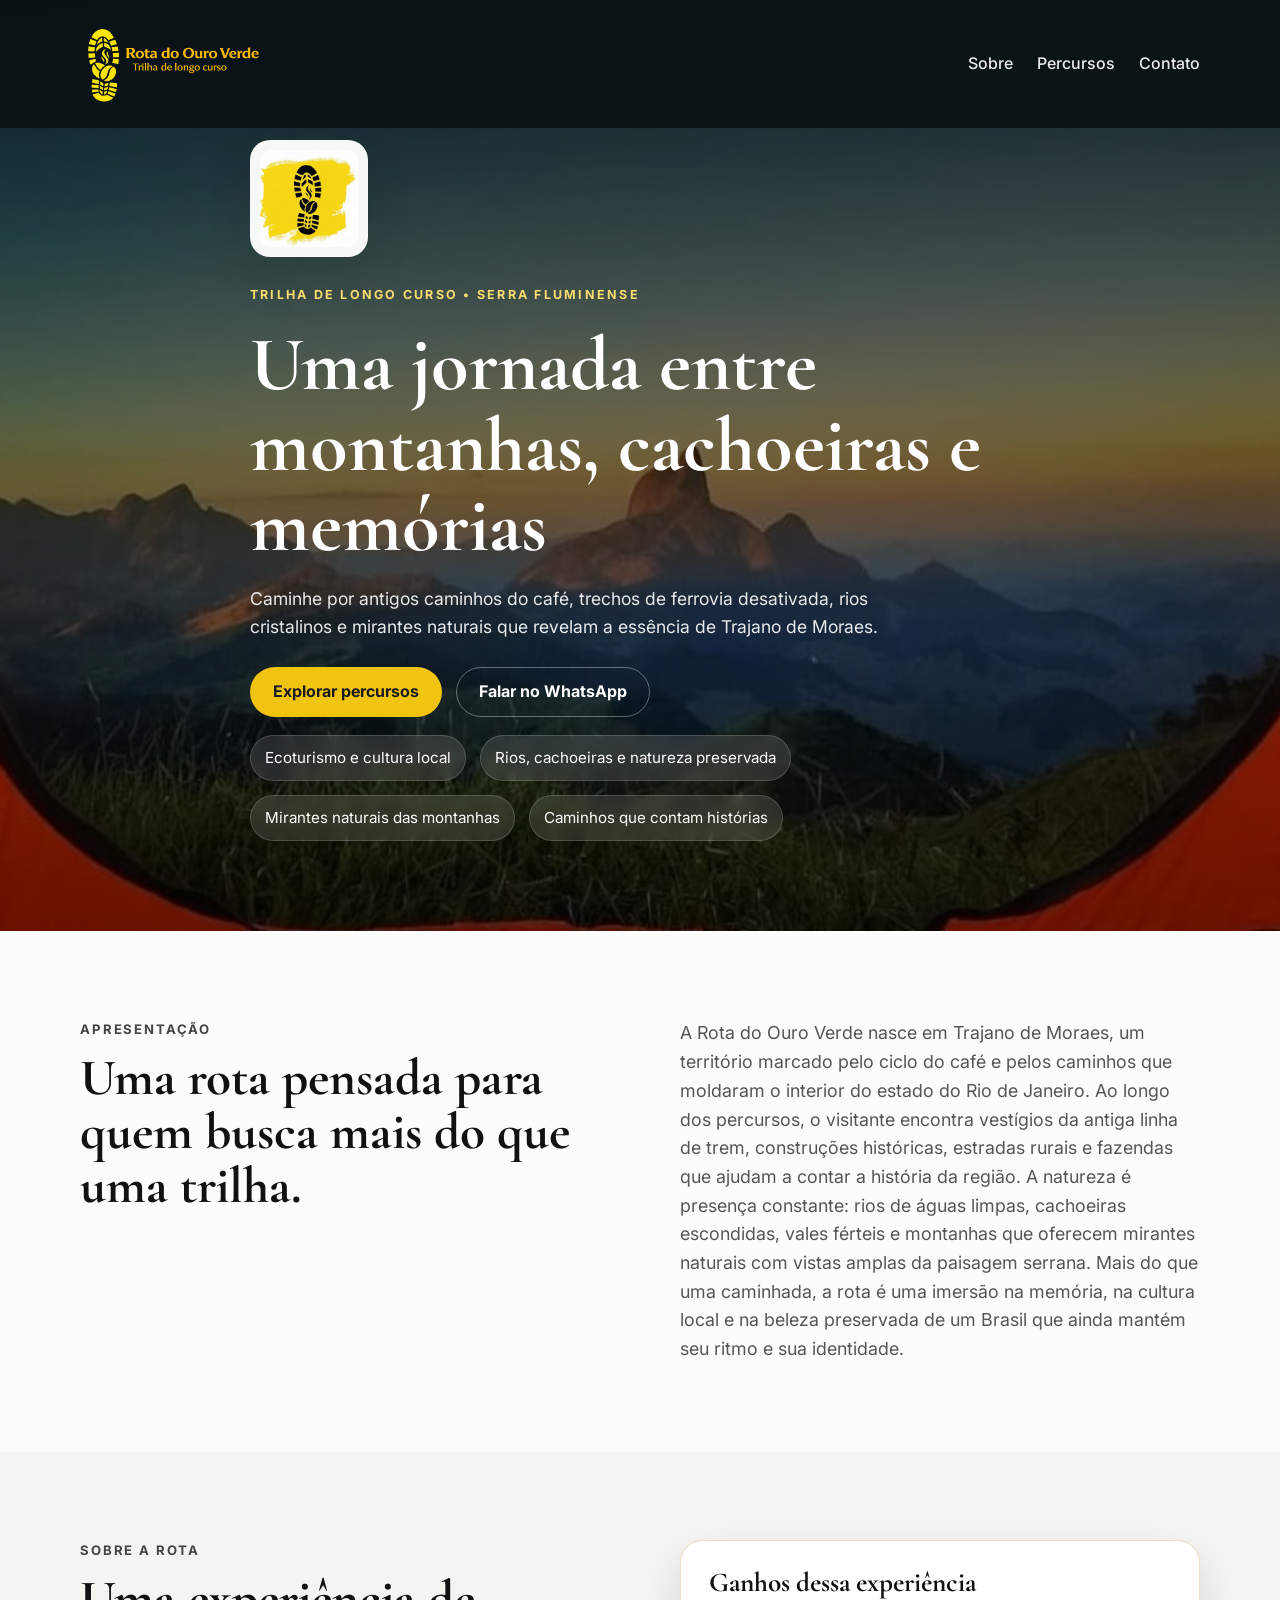
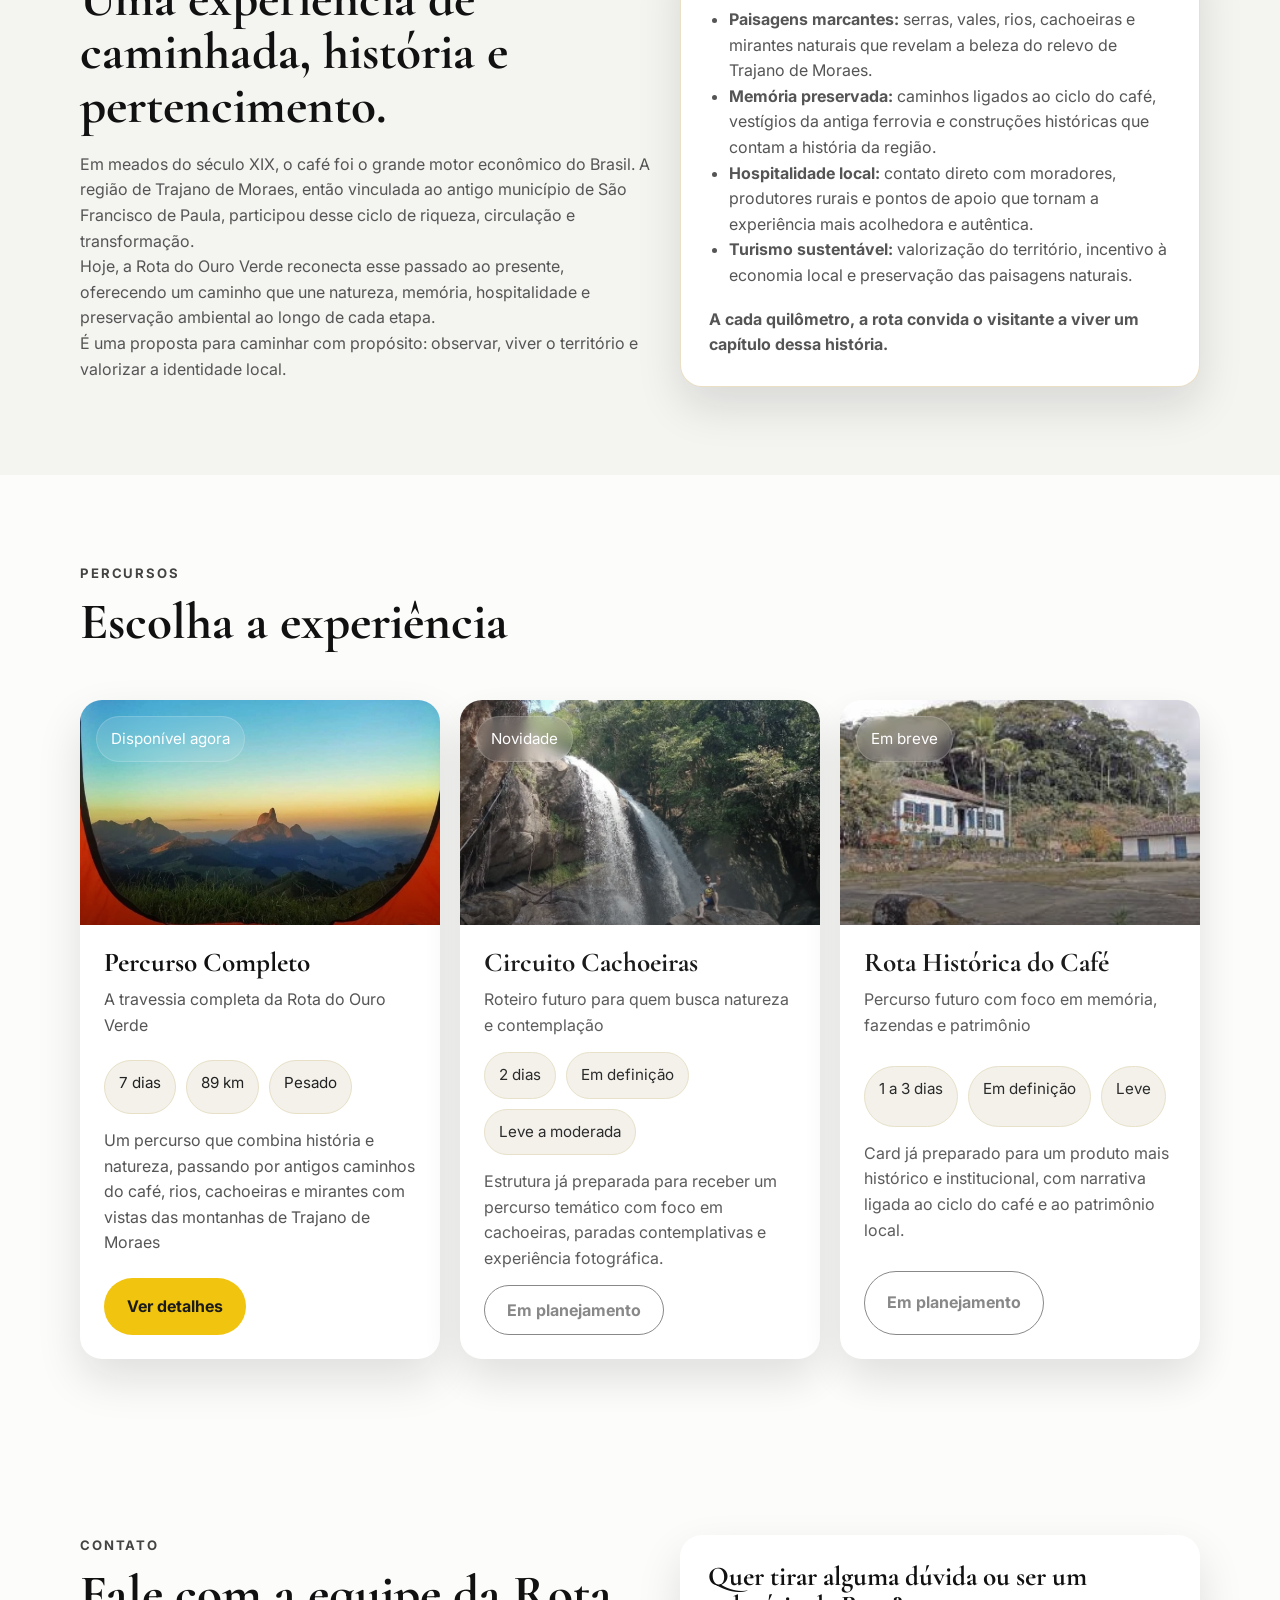
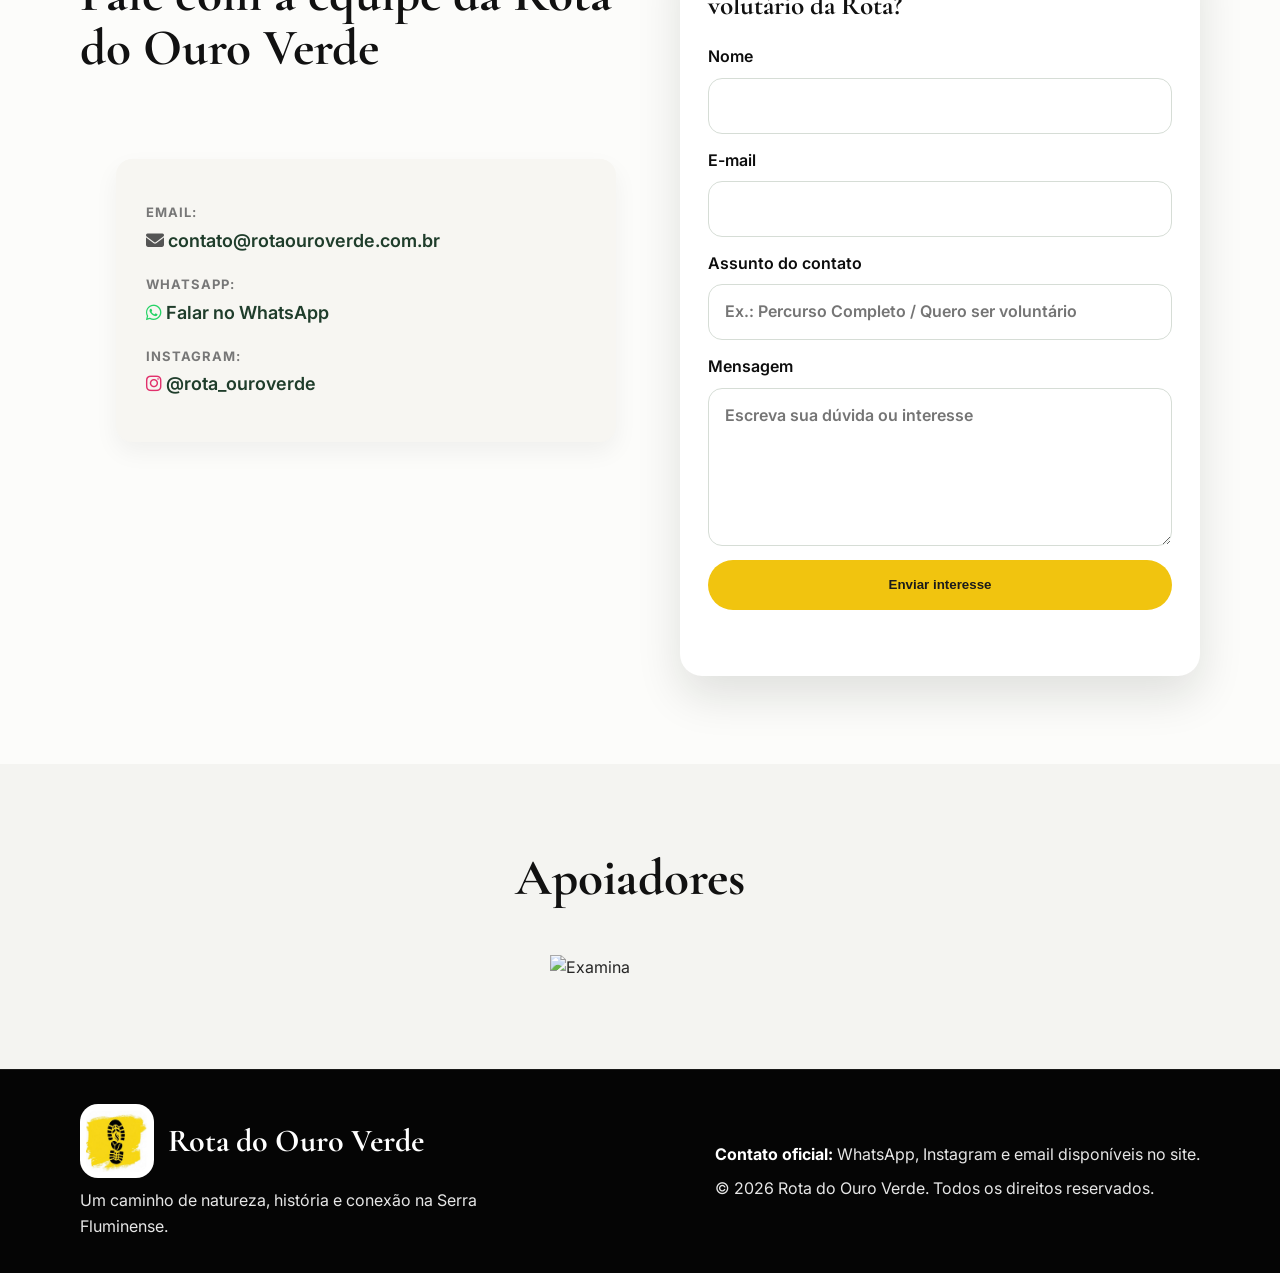
==== commit ba195a7d: "Update form labels and add new question" ====
--- a/index.html
+++ b/index.html
@@ -228,6 +228,7 @@
           method="POST"
           data-form-action="https://formspree.io/f/xaqlnvng"
         >
+          <h3>Quer tirar alguma dúvida ou ser um volutário da Rota?</h3>
           <input type="text" name="_gotcha" style="position:absolute; left:-9999px;" tabindex="-1" autocomplete="off">
 
           <label>
@@ -241,8 +242,8 @@
           </label>
 
           <label>
-            Qual percurso chamou sua atenção?
-            <input type="text" name="interesse" placeholder="Ex.: Percurso Completo / Circuito Cachoeiras">
+            Assunto do contato
+            <input type="text" name="interesse" placeholder="Ex.: Percurso Completo / Quero ser voluntário">
           </label>
 
           <label>
--- a/style.css
+++ b/style.css
@@ -131,7 +131,44 @@
 .form-feedback{min-height:24px;font-size:.95rem}
 .form-feedback.is-success{color:#147a37}
 .form-feedback.is-error{color:#a52828}
-.contact-list{display:grid;gap:10px;margin-top:20px}
+.contact-list {
+  max-width: 500px;
+  margin: 40px auto;
+  padding: 25px 30px;
+  background: #f7f6f2;
+  border-radius: 16px;
+  box-shadow: 0 10px 25px rgba(0,0,0,0.05);
+}
+
+.contact-list p {
+  margin: 18px 0;
+  display: flex;
+  flex-direction: column;
+}
+
+.contact-list strong {
+  font-size: 13px;
+  color: #777;
+  text-transform: uppercase;
+  letter-spacing: 1px;
+  margin-bottom: 4px;
+}
+
+.contact-list a {
+  font-size: 18px;
+  font-weight: 600;
+  color: #1f3d2b;
+  text-decoration: none;
+  transition: all 0.3s ease;
+}
+
+.contact-list a:hover {
+  color: #d4a017;
+}
+.fa-whatsapp { color: #25D366; }
+.fa-instagram { color: #E1306C; }
+.fa-envelope { color: #555; }
+
 .footer{background:#050505;color:#fff;padding:34px 0;border-top:1px solid rgba(255,255,255,.08)}
 .footer-grid{display:grid;grid-template-columns:1.1fr 1fr;gap:32px;align-items:center}
 .footer a{text-decoration:none;color:#fff}
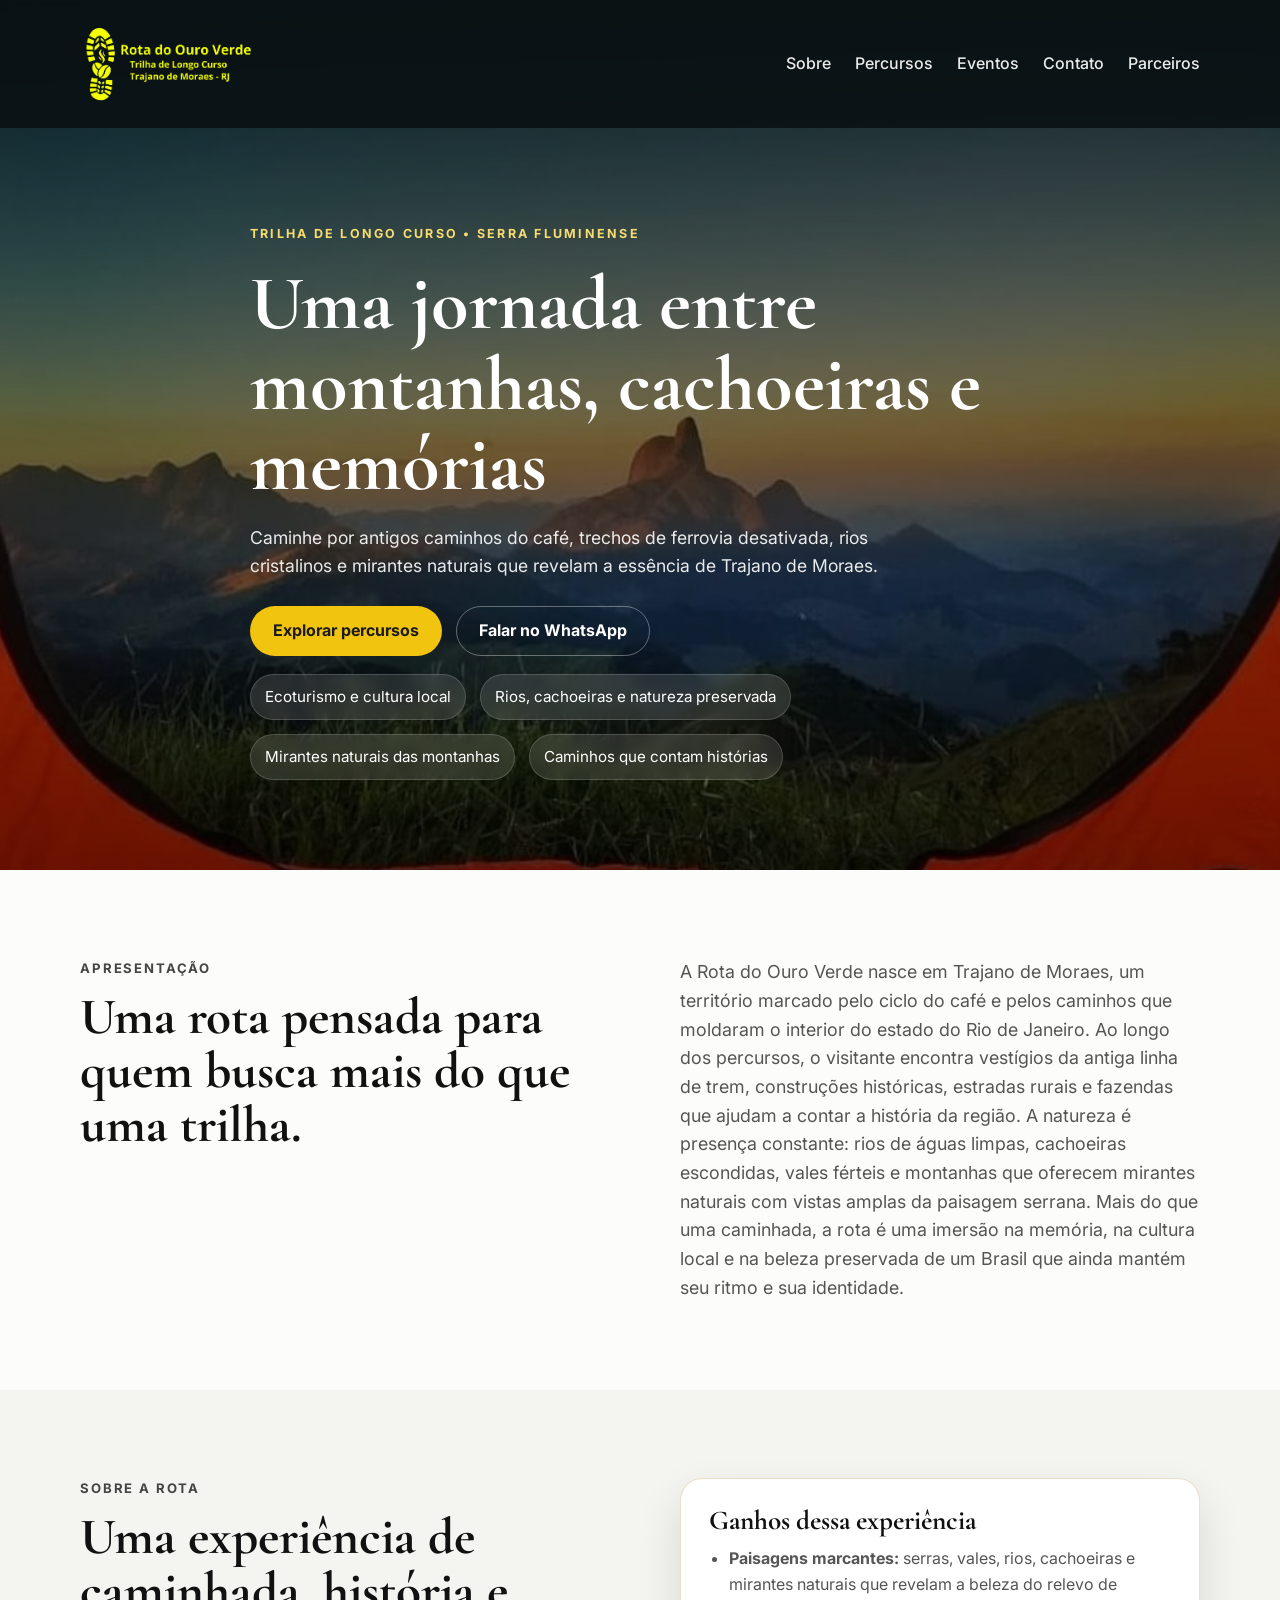
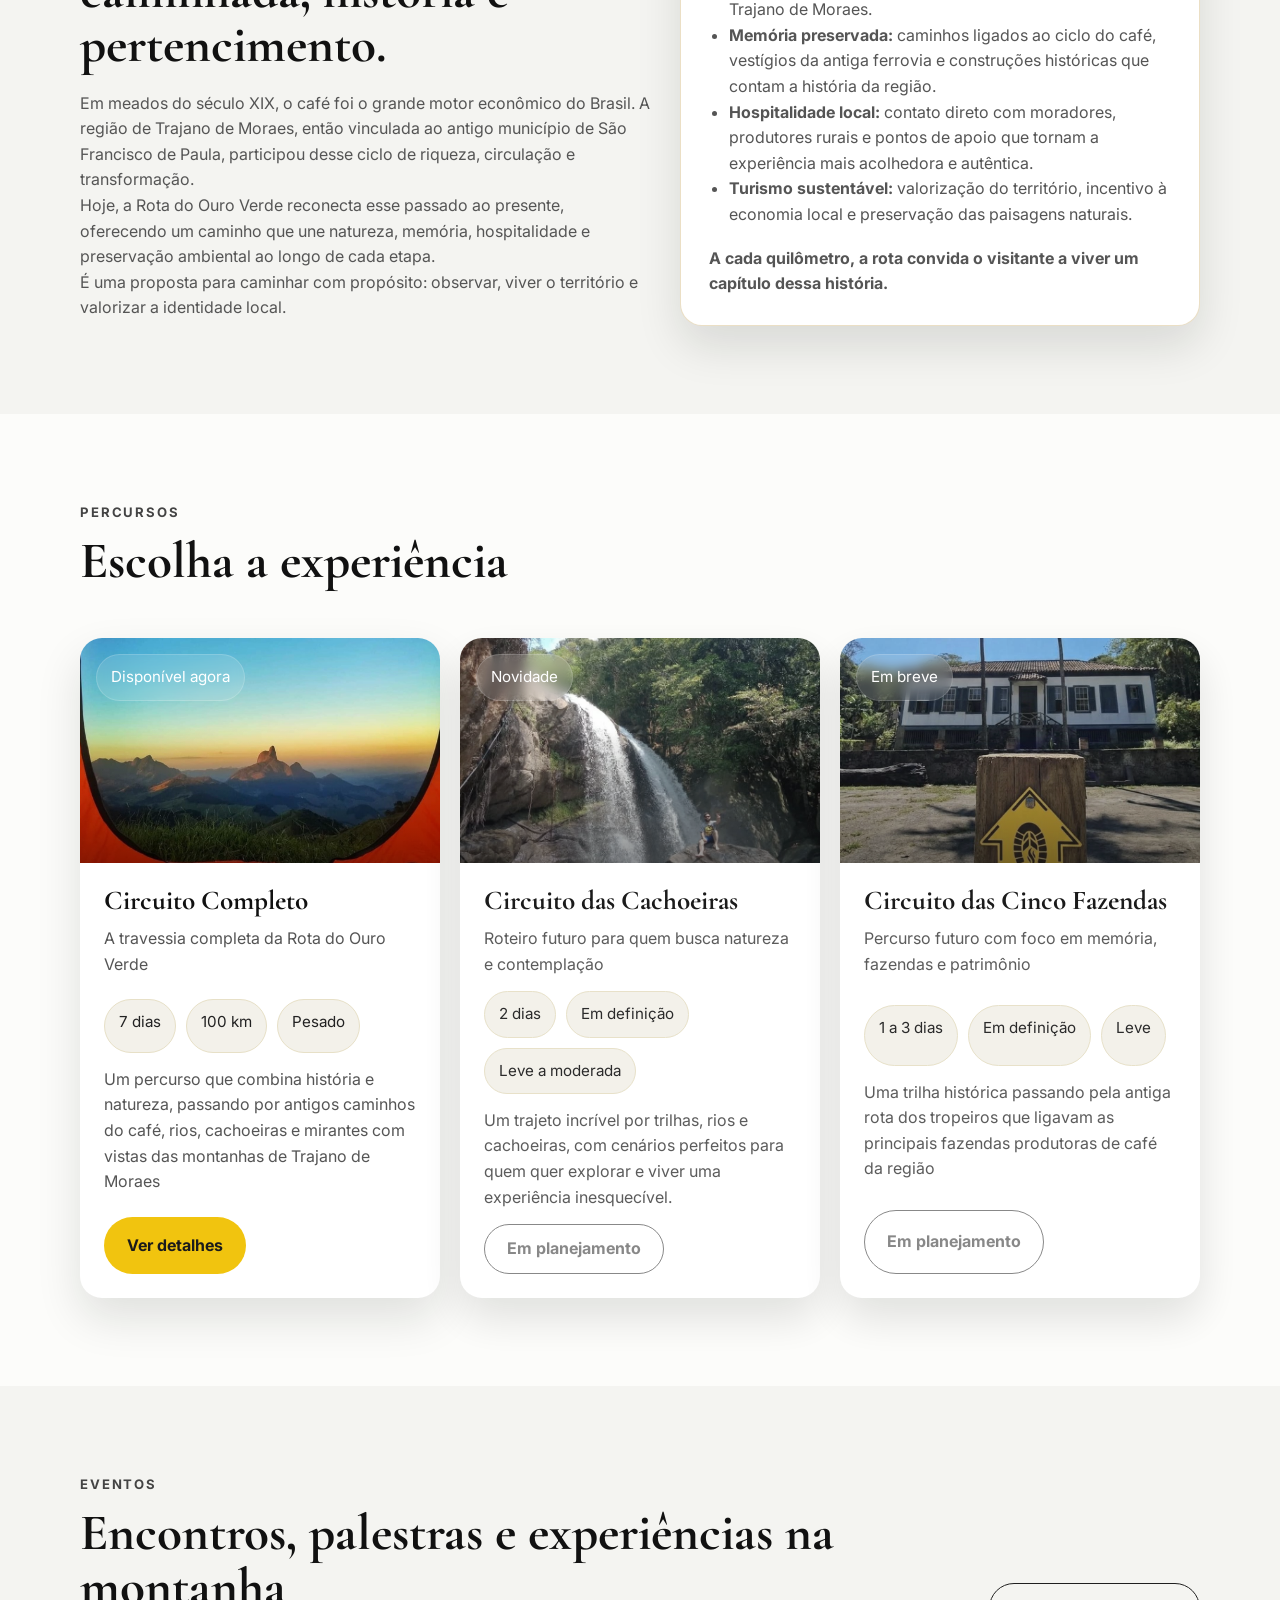
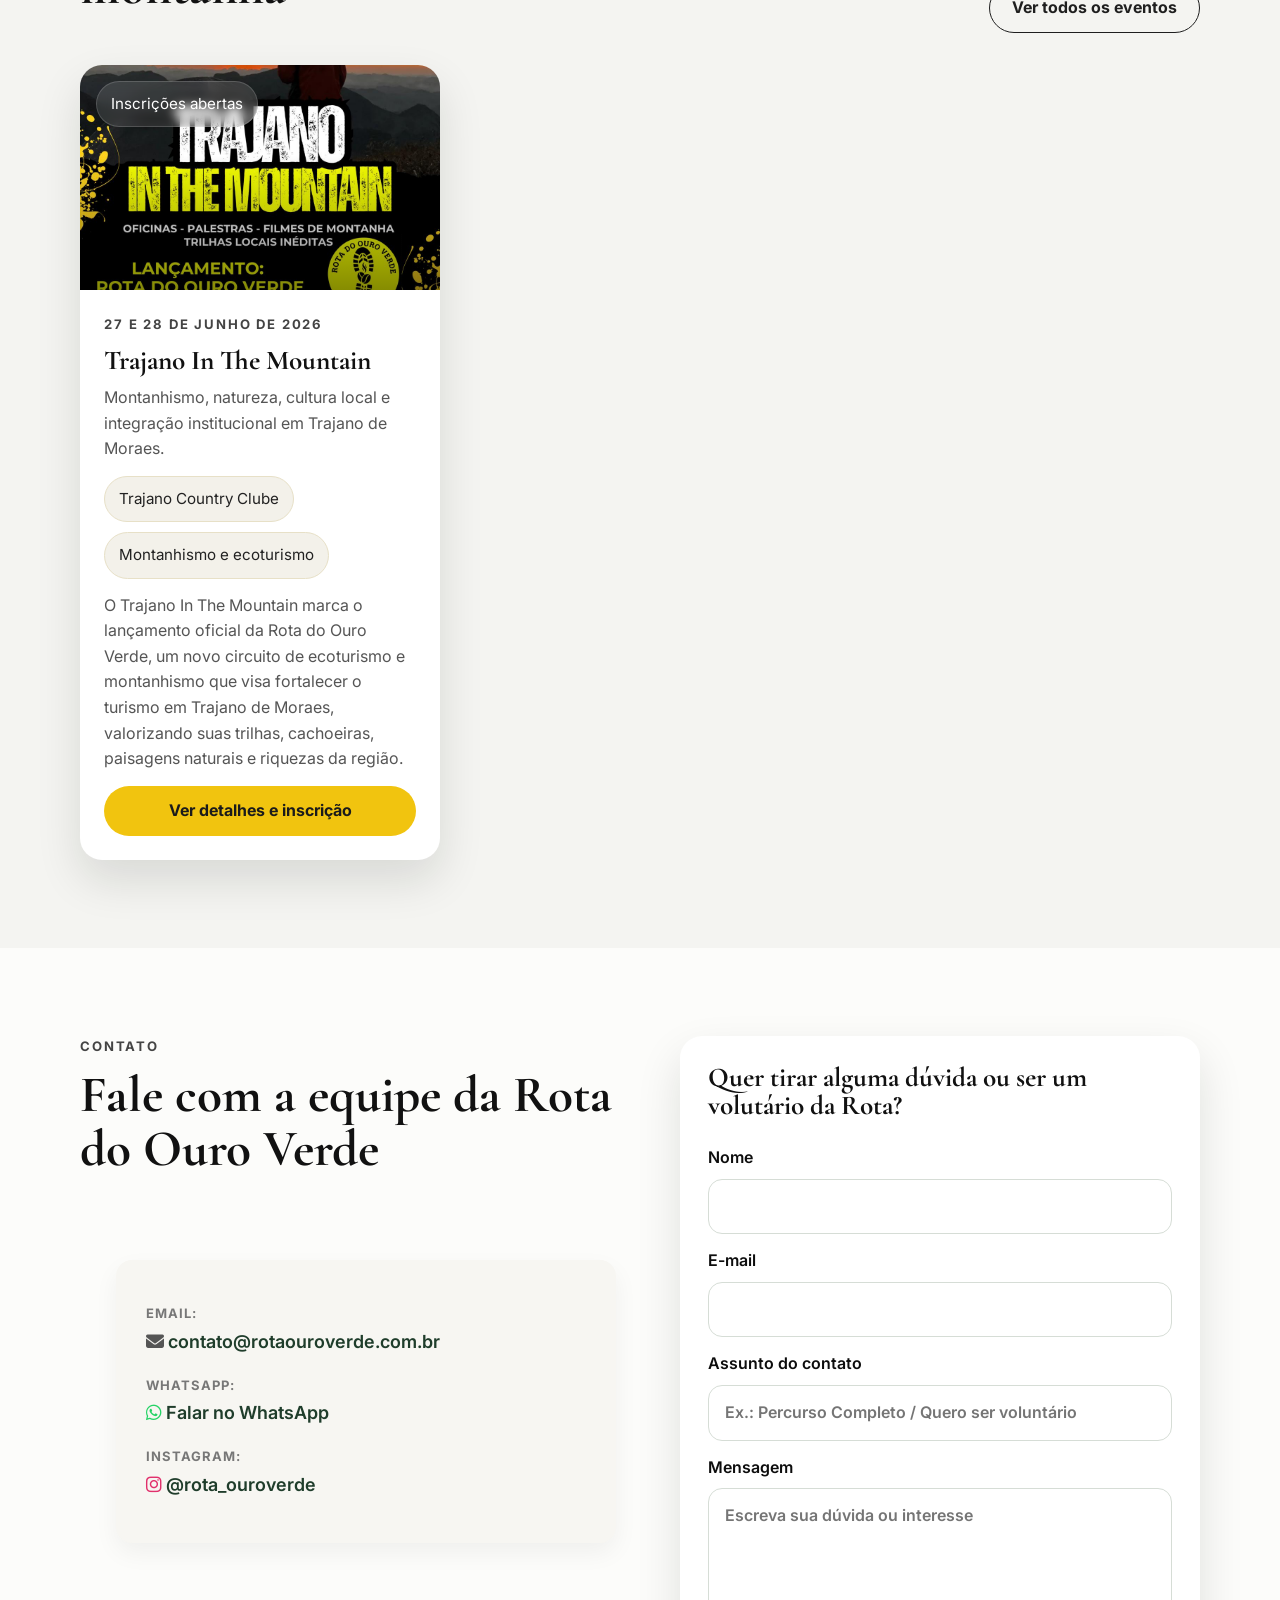
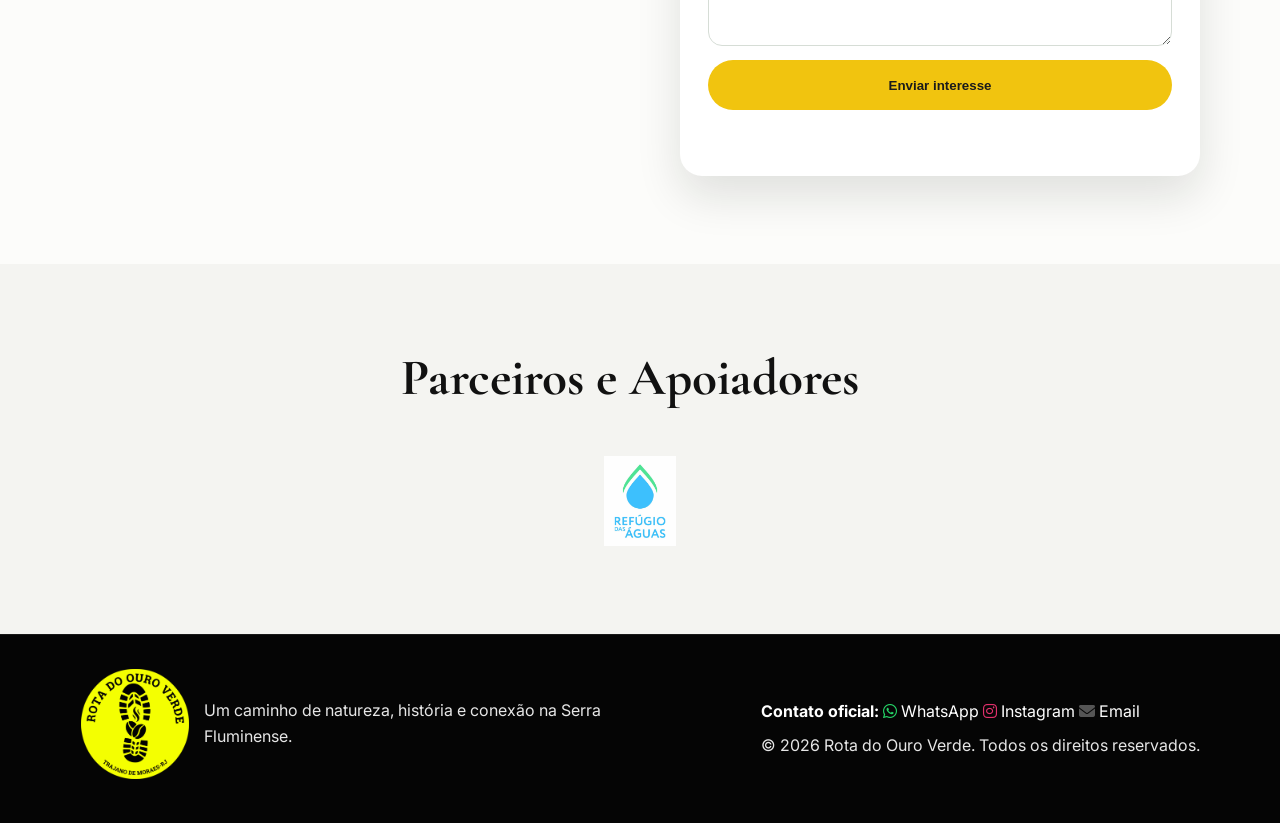
==== commit c4555128: "Add files via upload" ====
--- a/index.html
+++ b/index.html
@@ -16,11 +16,11 @@
   <link rel="preconnect" href="https://fonts.googleapis.com">
   <link rel="preconnect" href="https://fonts.gstatic.com" crossorigin>
   <link href="https://fonts.googleapis.com/css2?family=Cormorant+Garamond:wght@500;600;700&family=Inter:wght@400;500;600;700;800&display=swap" rel="stylesheet">
-  <link rel="stylesheet" href="style.css" />
+  <link rel="stylesheet" href="styles/main.css" />
   <link rel="stylesheet" href="https://cdnjs.cloudflare.com/ajax/libs/font-awesome/6.5.0/css/all.min.css">
   
   <link rel="icon" href="favicon/favicon.ico">
-  <link rel="icon" type="image/png" sizes="128x128" href="favicon/favicon-128128.png">
+  <link rel="icon" type="image/png" sizes="128x128" href="favicon/favicon-128x128.png">
   <link rel="icon" type="image/svg+xml" href="favicon/favicon.svg">
   <link rel="apple-touch-icon" sizes="180x180" href="favicon/apple-touch-icon.png">
   <meta name="apple-mobile-web-app-title" content="Rota do Ouro Verde">
@@ -30,31 +30,12 @@
   
 </head>
 <body>
-  
-
-  <nav class="nav-shell">
-    <div class="nav container">
-      <a class="brand-wrap" href="#inicio">
-        <img src="assets/logo.png" class="brand-logo">
-      </a>
-
-      <button class="menu-toggle">☰</button>
-
-      <ul class="nav-links">
-        <li><a href="#sobre">Sobre</a></li>
-        <li><a href="#percursos">Percursos</a></li>
- <!--   <li><a href="#planejamento">Estrutura</a></li>
-        <li><a href="#parceiros">Parceiros</a></li>  -->
-        <li><a href="#contato">Contato</a></li>
-      </ul>
-    </div>
-  </nav>
-
-  <header class="hero" id="inicio">
+<div id="global-header"></div>
+<header class="hero" id="inicio">
     <div class="hero-overlay"></div>
 
     <div class="hero-content container">
-      <img src="assets/logo-rota-ouro-verde.png" class="hero-logo">
+      <!--<img src="assets/logo-rota-ouro-verde.png" class="hero-logo"> -->
 
       <span class="eyebrow">Trilha de longo curso • Serra Fluminense</span>
 
@@ -69,7 +50,7 @@
 
       <div class="hero-actions">
         <a class="btn btn-primary" href="#percursos">Explorar percursos</a>
-        <a class="btn btn-secondary" href="https://wa.me/5522988083118">Falar no WhatsApp</a>
+        <a class="btn btn-secondary" href="https://wa.me/5522988083118?text=Ol%C3%A1!%20Gostaria%20de%20saber%20mais%20sobre%20a%20Rota%20do%20Ouro%20Verde.">Falar no WhatsApp</a>
       </div>
       <div class="hero-badges" aria-label="Destaques do projeto">
         <span>Ecoturismo e cultura local</span>
@@ -151,47 +132,29 @@
         </div>
       </div>
     </section>
-<!--
-    <section class="section alt" id="planejamento">
+
+    <section class="section alt" id="eventos">
       <div class="container reveal">
         <div class="section-head">
           <div>
-            <p class="section-tag">Estrutura pronta</p>
-            <h2>O que você pode lançar depois</h2>
-          </div>
-          
-        </div>
-
-        <div class="builder-grid">
-          <article class="card builder-card">
-            <h3>Percursos curtos</h3>
-            <p>Bate-volta, versões compactas e experiências de 1 ou 2 dias para novos públicos.</p>
-          </article>
-          <article class="card builder-card">
-            <h3>Rotas temáticas</h3>
-            <p>Cachoeiras, memória do café, patrimônio, gastronomia local ou experiências guiadas.</p>
-          </article>
-          <article class="card builder-card">
-            <h3>Parcerias e materiais</h3>
-            <p>PDF por percurso, mapa específico, mídia oficial, CTA dedicado e futuras áreas de parceiros.</p>
-          </article>
-        </div>
-
-         <!--<div class="card timeline-note" style="margin-top:20px">
-          <p><strong>Importante:</strong> a base foi pensada para crescer ainda dentro do modelo estático. Quando chegar a hora de ter login, reservas online ou área restrita real, aí sim vale avaliar uma camada extra de backend.</p>
-        </div>
-      </div>
-    </section> 
-  -->
+            <p class="section-tag">Eventos</p>
+            <h2>Encontros, palestras e experiências na montanha</h2>
+          </div>
+          <a class="btn btn-dark" href="eventos/eventos.html">Ver todos os eventos</a>
+        </div>
+        <div class="route-grid event-grid" id="home-event-grid">
+          <div class="empty-state">Carregando eventos...</div>
+        </div>
+      </div>
+    </section>
+
     <section class="section" id="contato">
       <div class="container contact-grid reveal">
         <div>
           <p class="section-tag">Contato</p>
           <h2>Fale com a equipe da Rota do Ouro Verde</h2>
           <br>
-          <!-- <p>
-            O formulário já continua preparado para funcionar com serviços externos como Formspree, mantendo o site estático.
-          </p> -->
+
           <div class="contact-list">
 
             <p>
@@ -261,7 +224,7 @@
       <div class="container reveal">
         <div class="section-head">
           <div>
-            <h2>Apoiadores</h2>
+            <h2>Parceiros e Apoiadores</h2>
           </div>
 
         </div>
@@ -274,24 +237,11 @@
 
   </main>
 
-    <footer class="footer">
-    <div class="container footer-grid">
-      <div class="footer-brand">
-        <div class="footer-brand-top">
-          <img src="assets/logo-rota-ouro-verde.png" alt="Logo da Rota do Ouro Verde">
-          <h3>Rota do Ouro Verde</h3>
-        </div>
-        <p>Um caminho de natureza, história e conexão na Serra Fluminense.</p>
-      </div>
-
-      <div class="footer-info">
-        <p><strong>Contato oficial:</strong> WhatsApp, Instagram e email disponíveis no site.</p>
-        <p>© 2026 Rota do Ouro Verde. Todos os direitos reservados.</p>
-      </div>
-    </div>
-  </footer>
-
+<div id="global-footer"></div>
+
+<script src="shared/common.js"></script>
   <script src="app.js"></script>
   <script src="parceiros.js"></script>
+<script type="module" src="./shared/layouts/app.js" data-base="./"></script>
 </body>
 </html>
--- a/styles/main.css
+++ b/styles/main.css
@@ -0,0 +1,6 @@
+@import url('./variables.css');
+@import url('./base.css');
+@import url('./layout.css');
+@import url('./components.css');
+@import url('./legacy.css');
+@import url('./reusable-components.css');
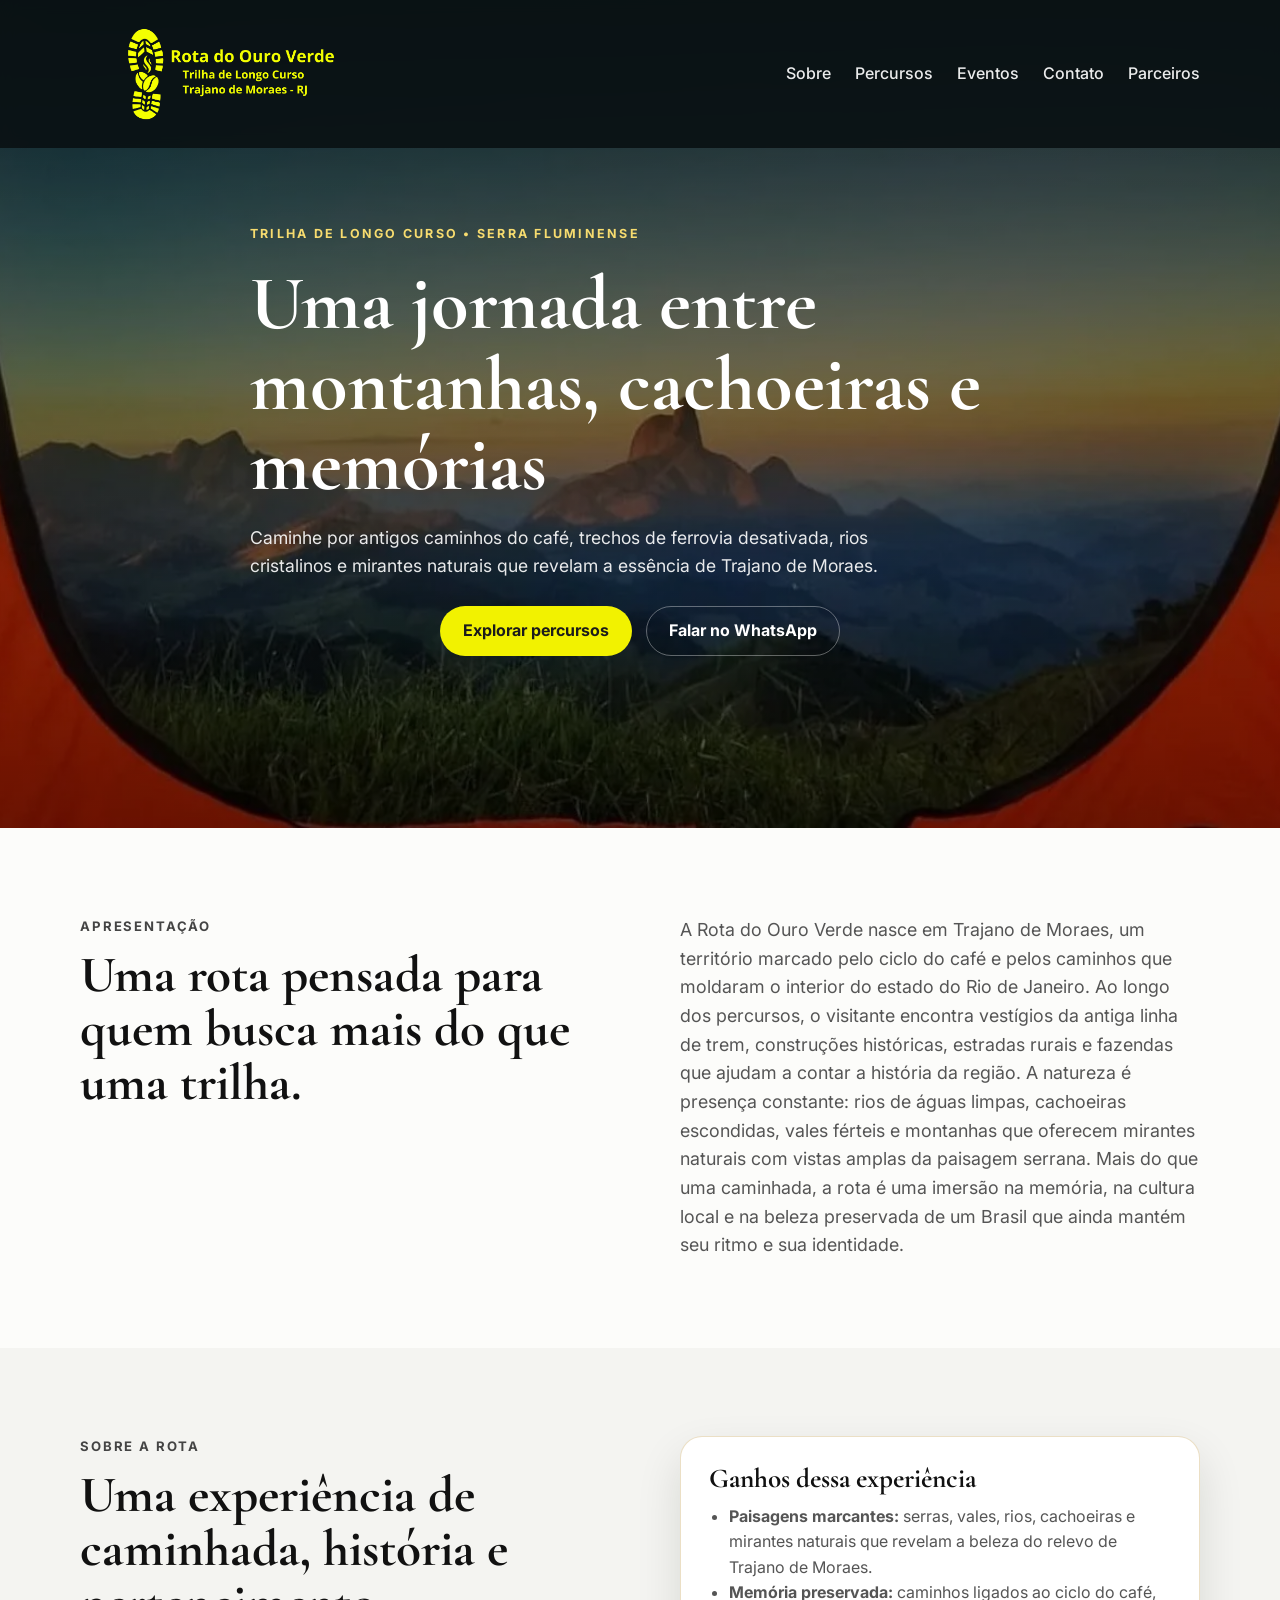
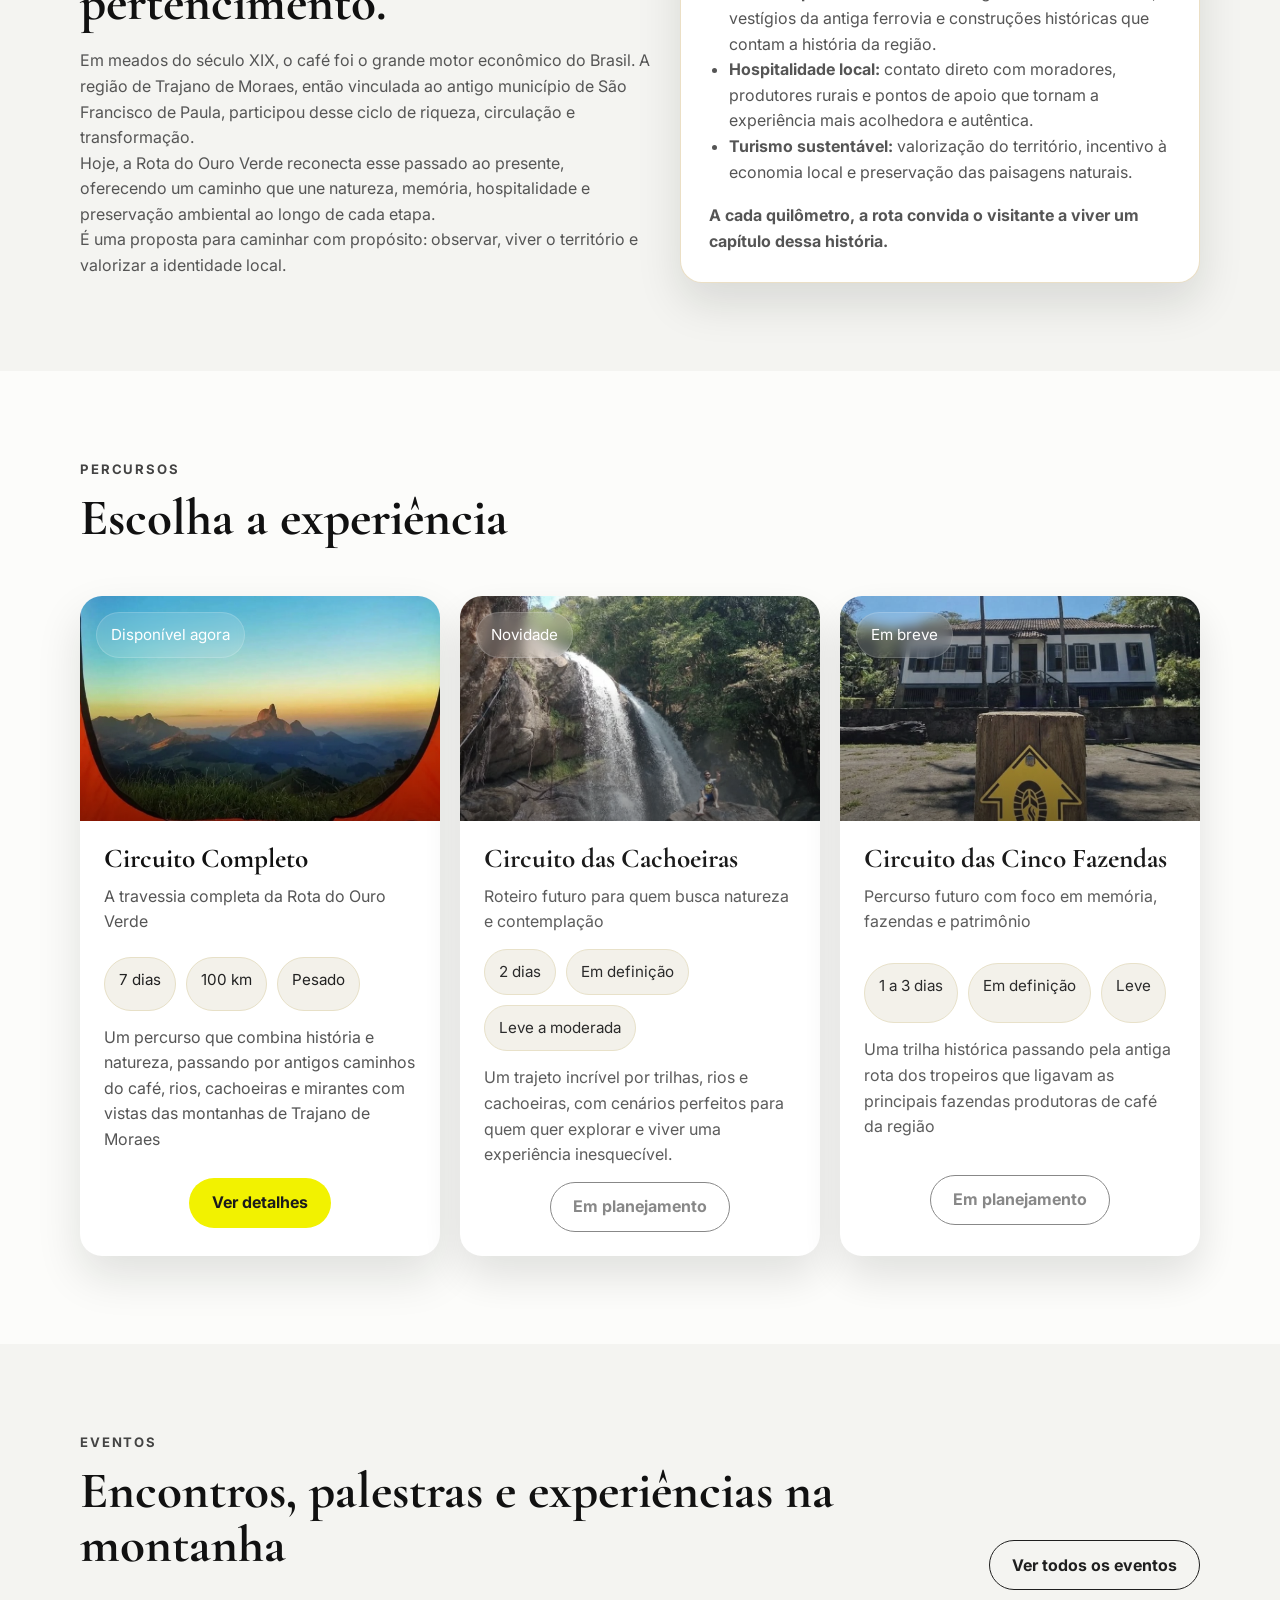
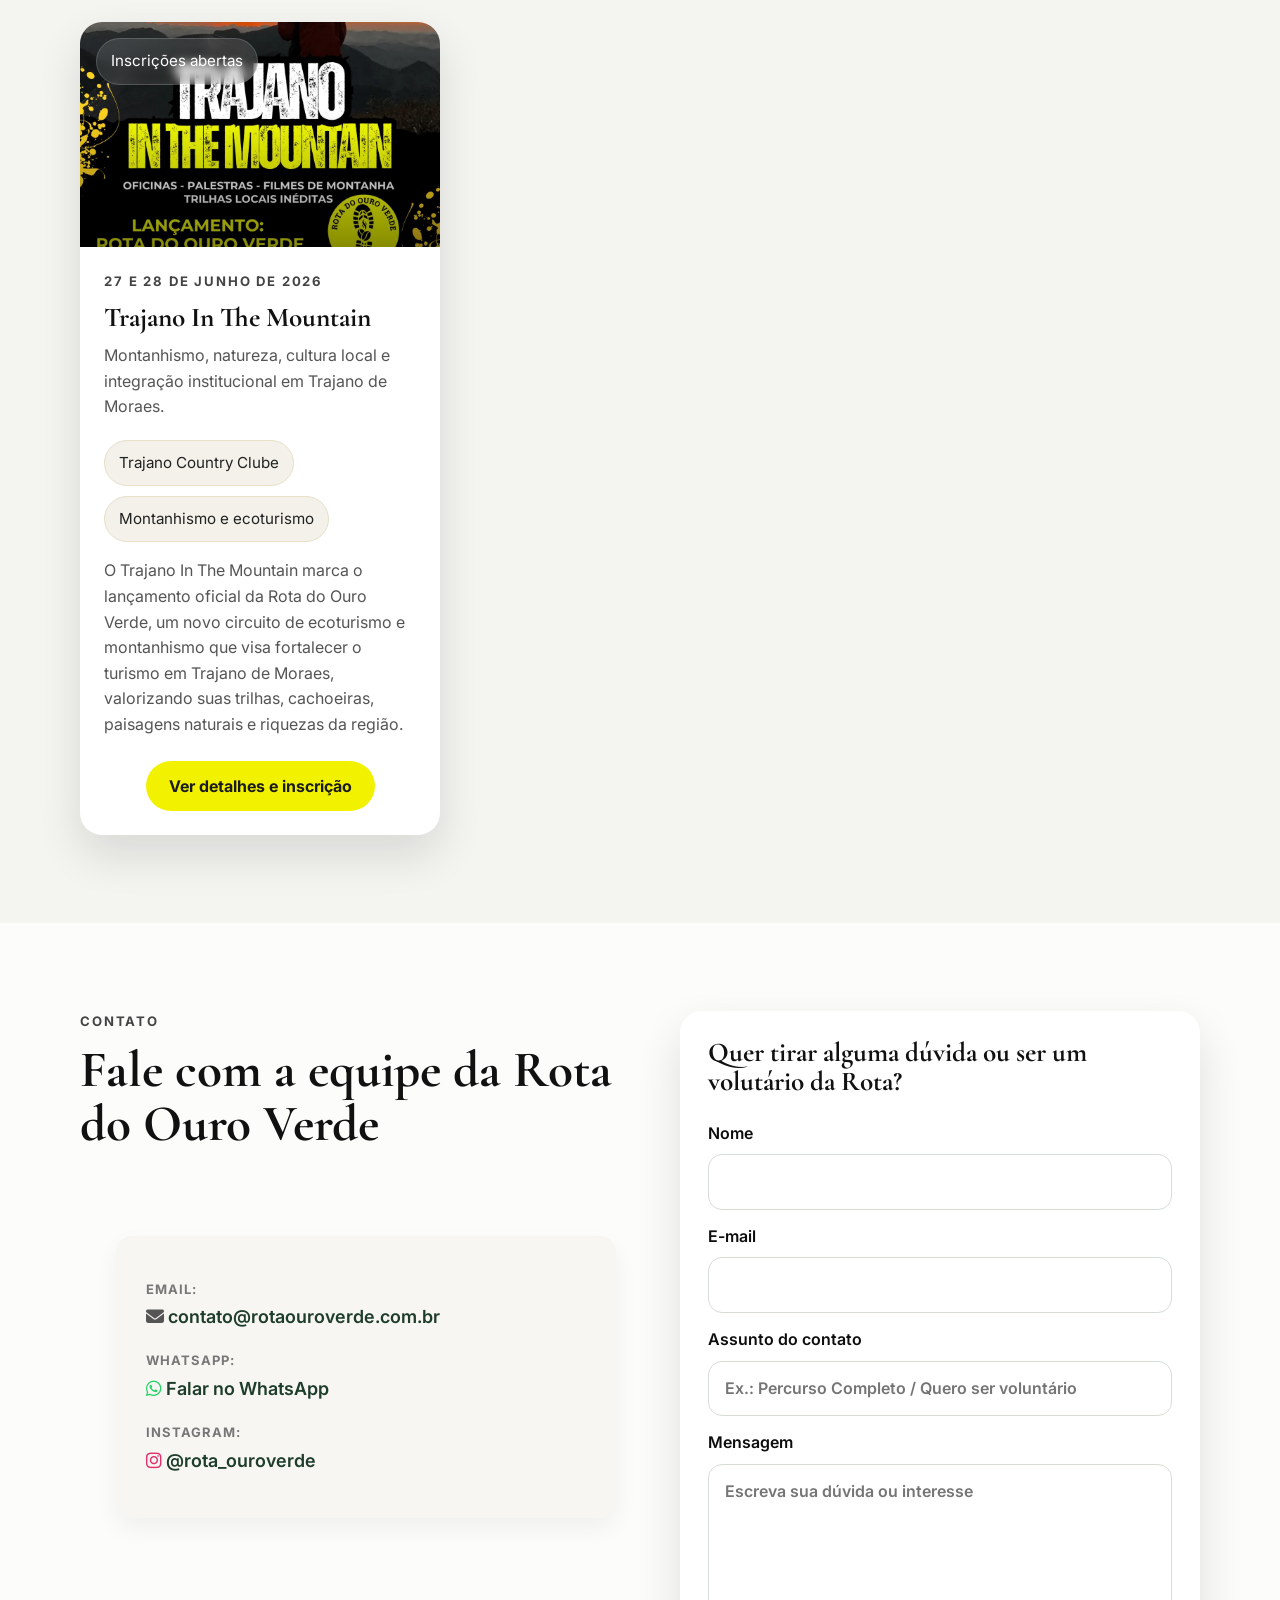
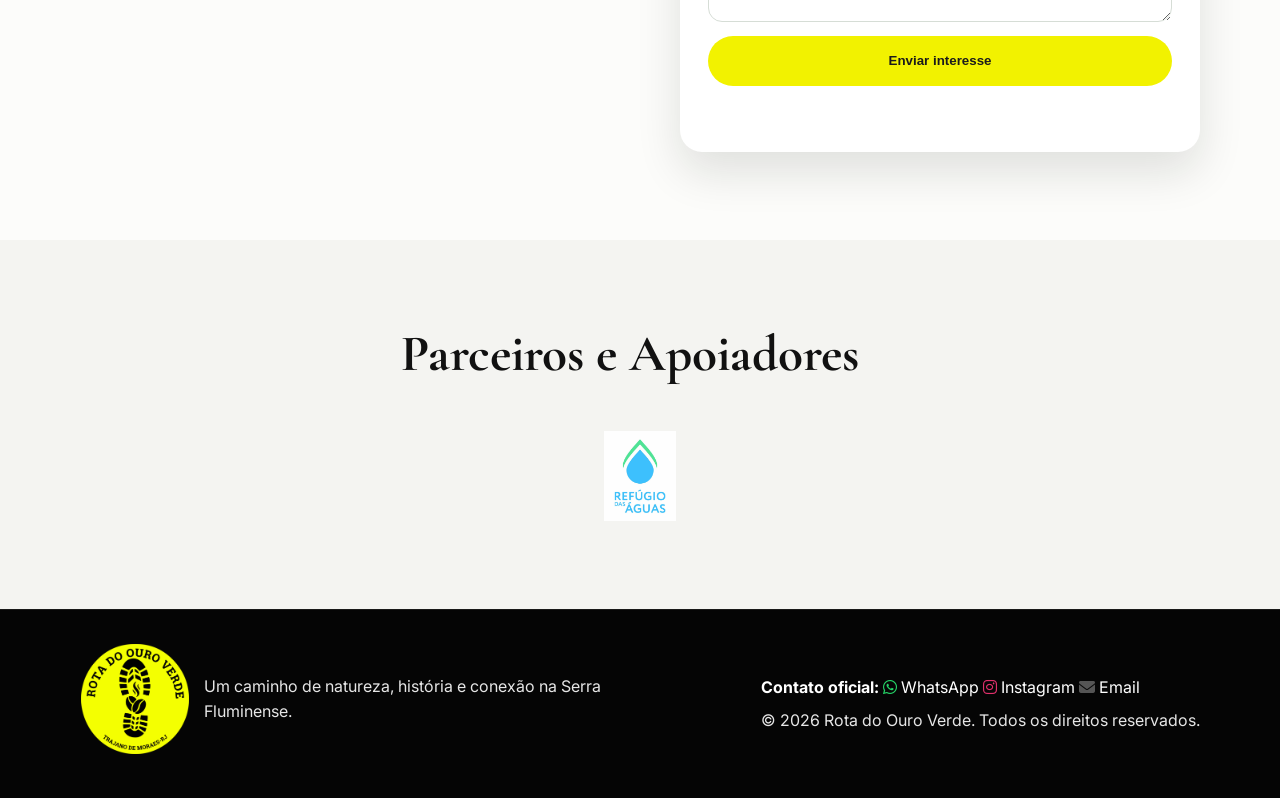
==== commit 66c97e89: "Add files via upload" ====
--- a/index.html
+++ b/index.html
@@ -6,12 +6,11 @@
   <title>Rota do Ouro Verde</title>
   <meta name="description" content="Conheça a Rota do Ouro Verde: 89 km de natureza, memória do café, hospitalidade local e experiências autênticas na Serra Fluminense." />
   <meta name="keywords" content="Rota do Ouro Verde, trilha Serra Fluminense, Trajano de Moraes, ecoturismo RJ, rota do café, trilha de longo curso, turismo de natureza" />
-  <meta name="theme-color" content="#111111" />
   <meta property="og:title" content="Rota do Ouro Verde" />
   <meta property="og:description" content="89 km de natureza, história do café e experiências autênticas na Serra Fluminense." />
   <meta property="og:type" content="website" />
   <meta property="og:locale" content="pt_BR" />
-  <meta property="og:image" content="assets/hero.jpg" />
+  <meta property="og:image" content="assets/hero.webp" />
   <meta name="twitter:card" content="summary_large_image" />
   <link rel="preconnect" href="https://fonts.googleapis.com">
   <link rel="preconnect" href="https://fonts.gstatic.com" crossorigin>
@@ -35,7 +34,7 @@
     <div class="hero-overlay"></div>
 
     <div class="hero-content container">
-      <!--<img src="assets/logo-rota-ouro-verde.png" class="hero-logo"> -->
+      <!--<img src="assets/logo.webp" class="hero-logo"> -->
 
       <span class="eyebrow">Trilha de longo curso • Serra Fluminense</span>
 
@@ -51,12 +50,6 @@
       <div class="hero-actions">
         <a class="btn btn-primary" href="#percursos">Explorar percursos</a>
         <a class="btn btn-secondary" href="https://wa.me/5522988083118?text=Ol%C3%A1!%20Gostaria%20de%20saber%20mais%20sobre%20a%20Rota%20do%20Ouro%20Verde.">Falar no WhatsApp</a>
-      </div>
-      <div class="hero-badges" aria-label="Destaques do projeto">
-        <span>Ecoturismo e cultura local</span>
-        <span>Rios, cachoeiras e natureza preservada</span>
-        <span>Mirantes naturais das montanhas</span>
-        <span>Caminhos que contam histórias</span>
       </div>
     </div>
   </header>
--- a/styles/main.css
+++ b/styles/main.css
@@ -1,6 +1,2 @@
-@import url('./variables.css');
-@import url('./base.css');
-@import url('./layout.css');
-@import url('./components.css');
 @import url('./legacy.css');
 @import url('./reusable-components.css');
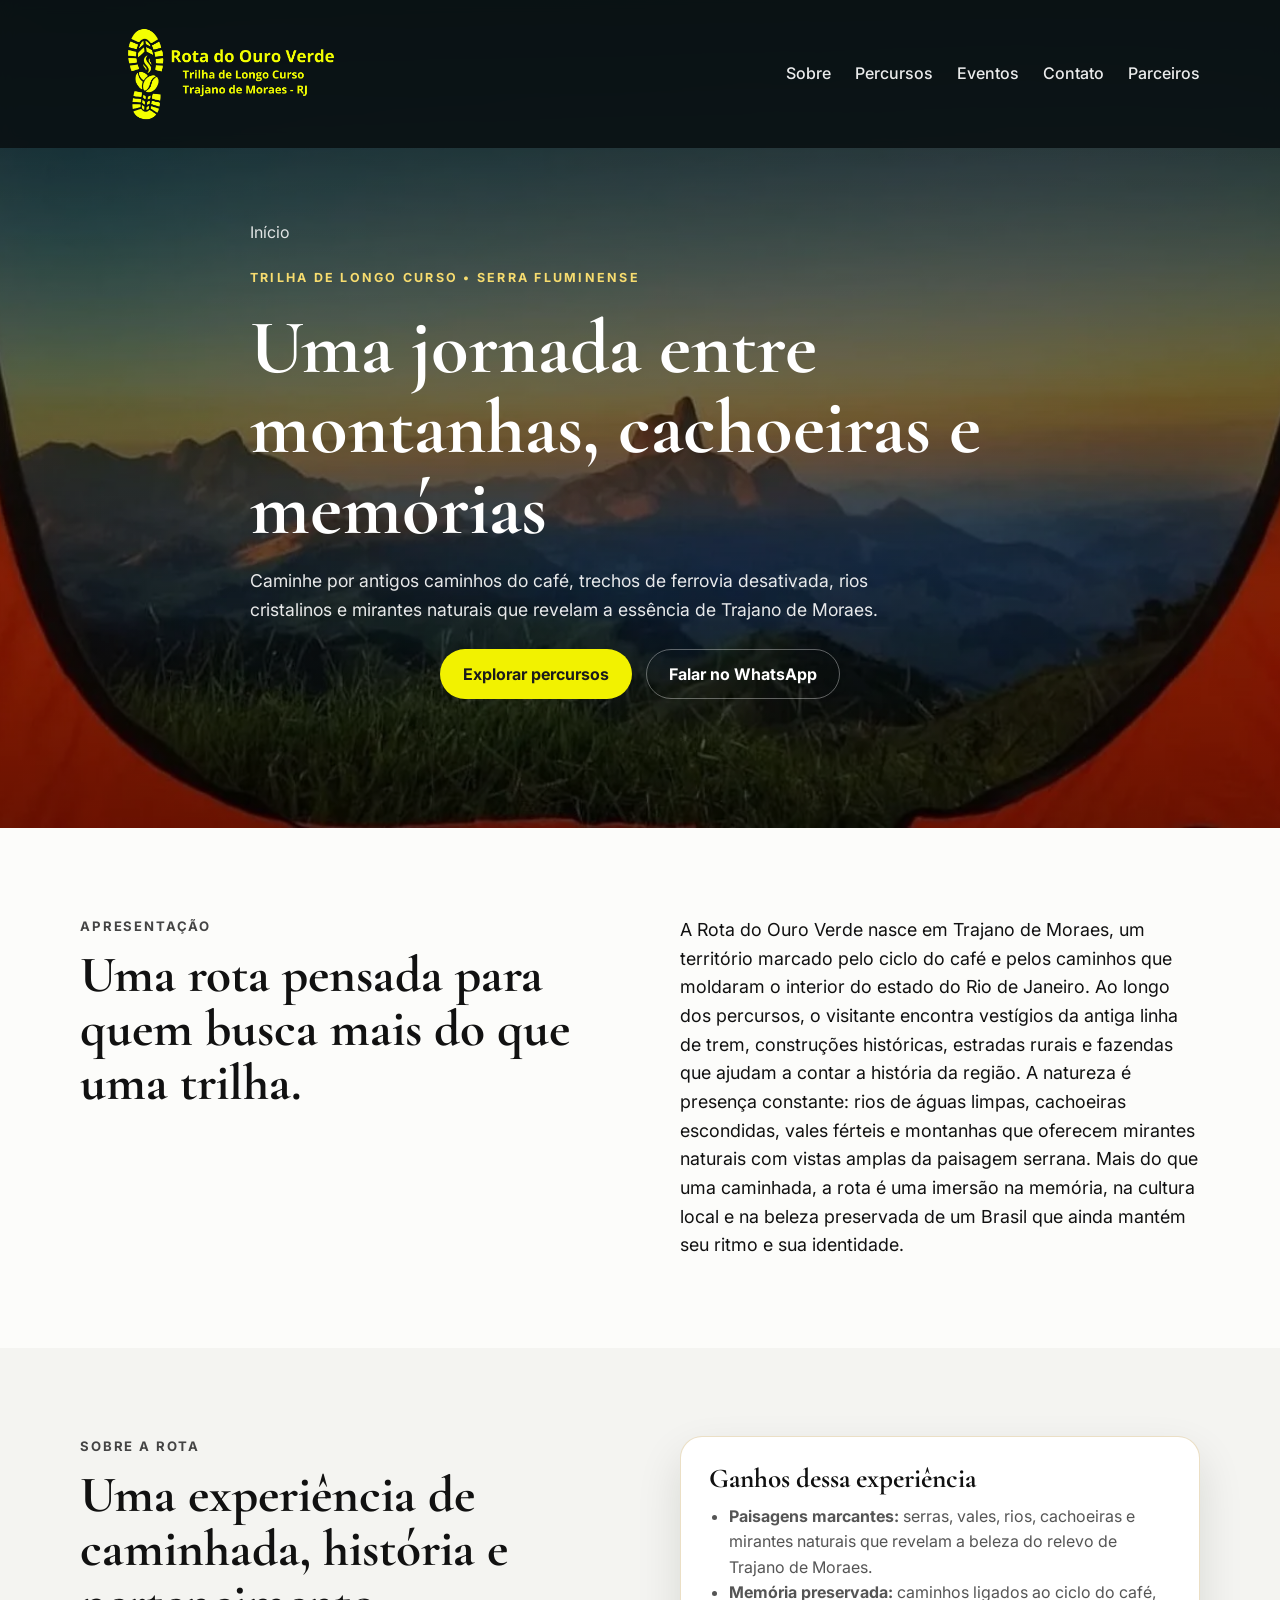
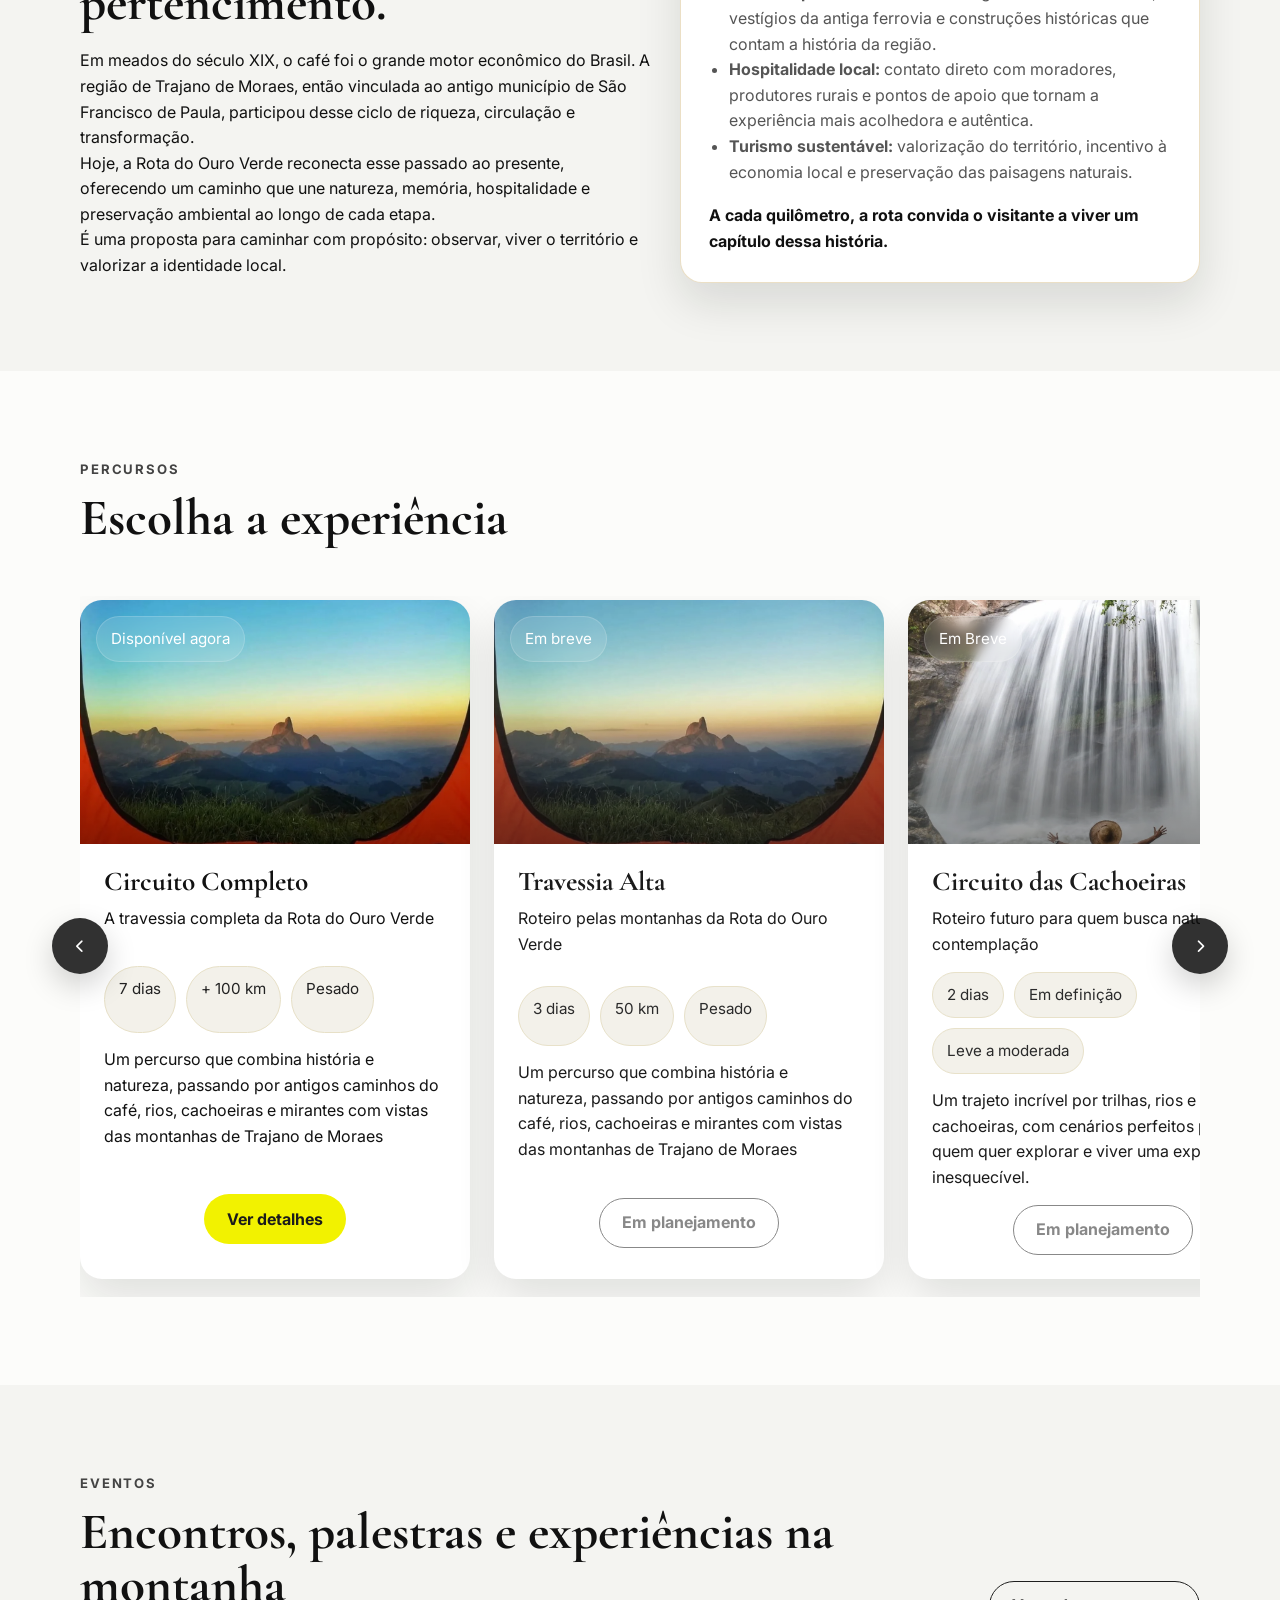
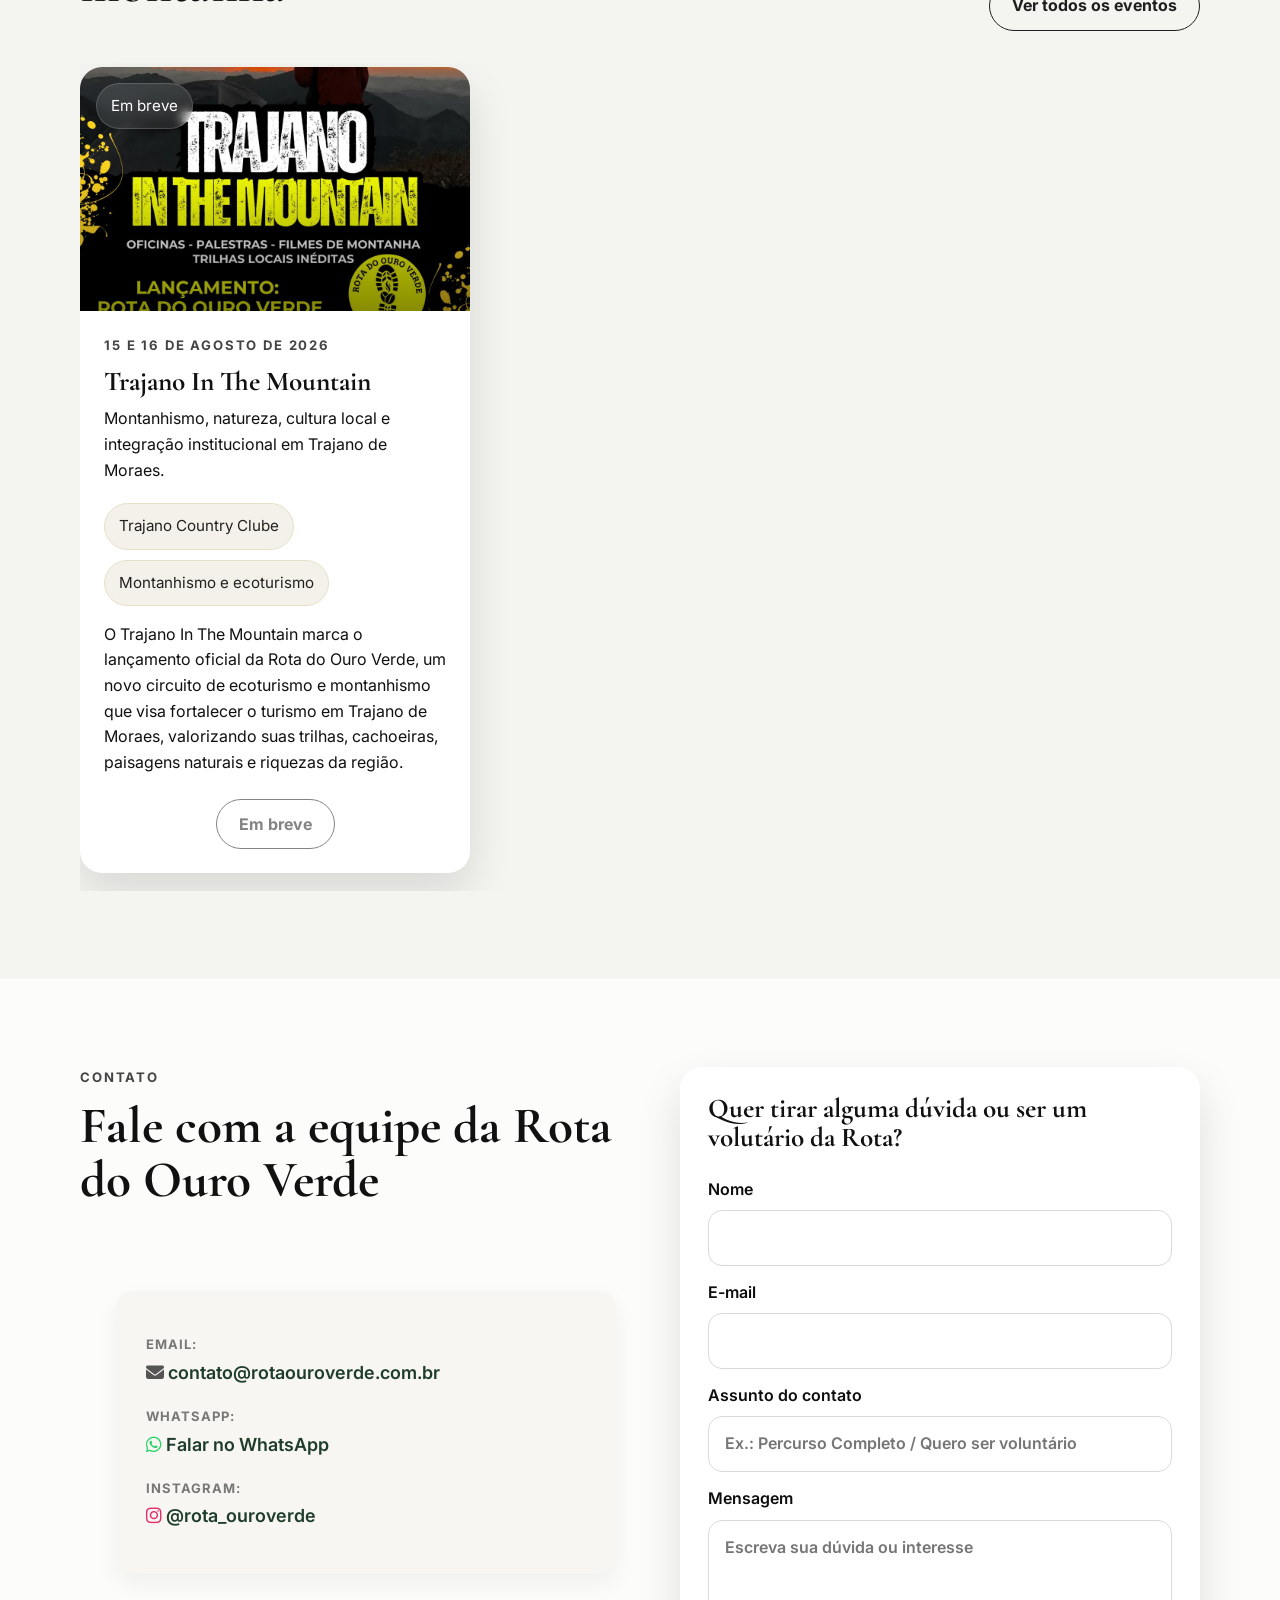
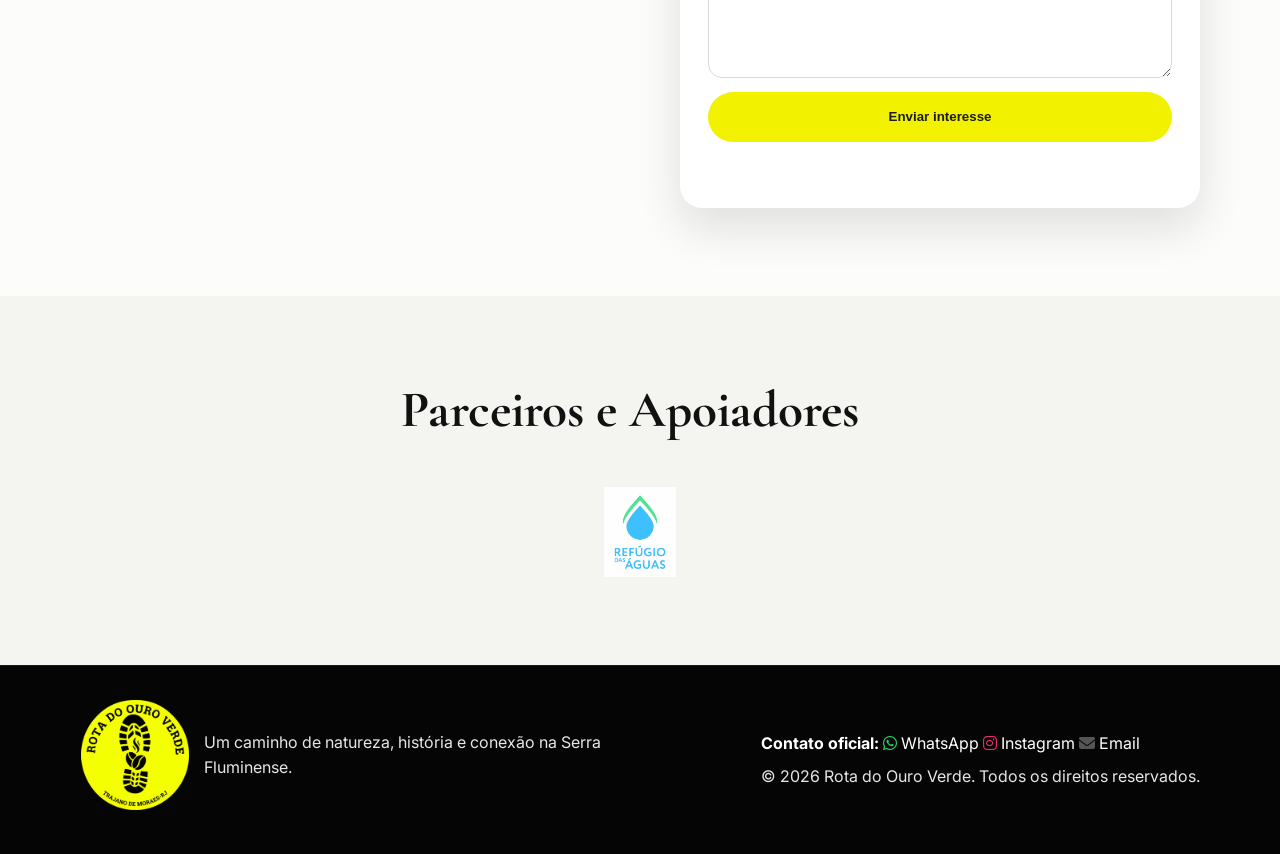
==== commit 2b6d5539: "Add files via upload" ====
--- a/index.html
+++ b/index.html
@@ -7,7 +7,7 @@
   <meta name="description" content="Conheça a Rota do Ouro Verde: 89 km de natureza, memória do café, hospitalidade local e experiências autênticas na Serra Fluminense." />
   <meta name="keywords" content="Rota do Ouro Verde, trilha Serra Fluminense, Trajano de Moraes, ecoturismo RJ, rota do café, trilha de longo curso, turismo de natureza" />
   <meta property="og:title" content="Rota do Ouro Verde" />
-  <meta property="og:description" content="89 km de natureza, história do café e experiências autênticas na Serra Fluminense." />
+  <meta property="og:description" content="Mais de 100 km de natureza, história do café e experiências autênticas na Serra Fluminense." />
   <meta property="og:type" content="website" />
   <meta property="og:locale" content="pt_BR" />
   <meta property="og:image" content="assets/hero.webp" />
@@ -23,17 +23,17 @@
   <link rel="icon" type="image/svg+xml" href="favicon/favicon.svg">
   <link rel="apple-touch-icon" sizes="180x180" href="favicon/apple-touch-icon.png">
   <meta name="apple-mobile-web-app-title" content="Rota do Ouro Verde">
-  <link rel="manifest" href="favicon/site.webmanifest">
-  <meta name="theme-color" content="#ffffff" media="(prefers-color-scheme: light)">
-  <meta name="theme-color" content="#000000" media="(prefers-color-scheme: dark)">
-  
+  <link rel="manifest" href="/favicon/site.webmanifest">
+  <meta name="theme-color" content="#111111">
 </head>
 <body>
 <div id="global-header"></div>
 <header class="hero" id="inicio">
-    <div class="hero-overlay"></div>
+
+        <div class="hero-overlay"></div>
 
     <div class="hero-content container">
+      <div id="breadcrumbs"></div>
       <!--<img src="assets/logo.webp" class="hero-logo"> -->
 
       <span class="eyebrow">Trilha de longo curso • Serra Fluminense</span>
@@ -112,16 +112,18 @@
           </div>
           
         </div>
-        <div class="mobile-carousel-head">
-          <p class="mobile-carousel-label">No celular, deslize ou use as setas para navegar pelos percursos.</p>
-          <div class="mobile-carousel-controls" aria-label="Navegação de percursos">
-            <button class="mobile-carousel-btn" type="button" id="routes-prev" aria-label="Percurso anterior">←</button>
-            <button class="mobile-carousel-btn" type="button" id="routes-next" aria-label="Próximo percurso">→</button>
-          </div>
-        </div>
-        <div class="mobile-carousel-dots" id="routes-dots" aria-label="Indicadores de percursos"></div>
-        <div class="route-grid" id="route-grid">
-          <div class="empty-state">Carregando percursos...</div>
+        <div class="route-carousel-wrap">
+          <button class="route-nav prev" id="routes-prev" type="button" aria-label="Percurso anterior">
+            <i class="fa-solid fa-chevron-left"></i>
+          </button>
+
+          <div class="route-grid" id="route-grid">
+            <div class="empty-state">Carregando percursos...</div>
+          </div>
+
+          <button class="route-nav next" id="routes-next" type="button" aria-label="Próximo percurso">
+            <i class="fa-solid fa-chevron-right"></i>
+          </button>
         </div>
       </div>
     </section>
@@ -135,8 +137,18 @@
           </div>
           <a class="btn btn-dark" href="eventos/eventos.html">Ver todos os eventos</a>
         </div>
-        <div class="route-grid event-grid" id="home-event-grid">
-          <div class="empty-state">Carregando eventos...</div>
+        <div class="route-carousel-wrap">
+          <button class="route-nav prev" id="events-prev" type="button" aria-label="Evento anterior">
+            <i class="fa-solid fa-chevron-left"></i>
+          </button>
+
+          <div class="route-grid event-grid" id="home-event-grid">
+            <div class="empty-state">Carregando eventos...</div>
+          </div>
+
+          <button class="route-nav next" id="events-next" type="button" aria-label="Próximo evento">
+            <i class="fa-solid fa-chevron-right"></i>
+          </button>
         </div>
       </div>
     </section>
@@ -180,11 +192,12 @@
 
         <form
           class="contact-form js-smart-form"
-          action="https://formspree.io/f/xaqlnvng"
+          action="/api/forms"
           method="POST"
-          data-form-action="https://formspree.io/f/xaqlnvng"
+          data-form-action="/api/forms"
         >
           <h3>Quer tirar alguma dúvida ou ser um volutário da Rota?</h3>
+          <input type="hidden" name="tipo" value="contato">
           <input type="text" name="_gotcha" style="position:absolute; left:-9999px;" tabindex="-1" autocomplete="off">
 
           <label>
@@ -236,5 +249,13 @@
   <script src="app.js"></script>
   <script src="parceiros.js"></script>
 <script type="module" src="./shared/layouts/app.js" data-base="./"></script>
+<script src="/shared/breadcrumbs.js"></script>
+<script>
+renderBreadcrumbs([
+  {
+    label:'Início'
+  }
+  ]);
+</script>
 </body>
 </html>
--- a/styles/main.css
+++ b/styles/main.css
@@ -1,2 +1,152 @@
 @import url('./legacy.css');
 @import url('./reusable-components.css');
+
+/* =========================================================
+   SISTEMA ÚNICO DE CARROSSEL
+   ========================================================= */
+
+.route-carousel,
+.route-carousel-wrap{
+  position:relative;
+}
+
+.route-grid,
+#route-list-grid,
+#event-list-grid,
+#home-event-grid{
+  display:flex !important;
+  gap:24px;
+  overflow-x:auto;
+  scroll-snap-type:x mandatory;
+  scroll-behavior:smooth;
+  -webkit-overflow-scrolling:touch;
+  scrollbar-width:none;
+  align-items:stretch;
+  padding:4px 0 18px;
+}
+
+.route-grid::-webkit-scrollbar,
+#route-list-grid::-webkit-scrollbar,
+#event-list-grid::-webkit-scrollbar,
+#home-event-grid::-webkit-scrollbar,
+.speakers-carousel::-webkit-scrollbar,
+.stage-gallery-grid::-webkit-scrollbar{
+  display:none;
+}
+
+.route-grid > .route-card,
+#route-list-grid > .route-card,
+#event-list-grid > .route-card,
+#home-event-grid > .route-card{
+  flex:0 0 min(390px,88vw);
+  scroll-snap-align:center;
+}
+
+.event-grid > *,
+#event-list-grid > *,
+#home-event-grid > *{
+  height:auto;
+}
+
+.route-nav,
+.route-carousel-btn{
+  position:absolute;
+  top:50%;
+  transform:translateY(-50%);
+  z-index:20;
+  width:56px;
+  height:56px;
+  border:0;
+  border-radius:999px;
+  display:flex;
+  align-items:center;
+  justify-content:center;
+  background:rgba(10,10,10,.84);
+  color:#fff;
+  cursor:pointer;
+  transition:opacity .2s ease, transform .2s ease, background .2s ease;
+  box-shadow:0 12px 30px rgba(0,0,0,.18);
+}
+
+.route-nav:hover,
+.route-carousel-btn:hover{
+  transform:translateY(-50%) scale(1.04);
+  background:rgba(10,10,10,.92);
+}
+
+.route-nav.prev,
+.route-carousel-btn.prev{
+  left:-28px;
+}
+
+.route-nav.next,
+.route-carousel-btn.next{
+  right:-28px;
+}
+
+.route-nav.is-hidden,
+.route-carousel-btn.is-hidden{
+  display:none;
+}
+
+.speakers-carousel{
+  scroll-behavior:smooth;
+  scrollbar-width:none;
+  -webkit-overflow-scrolling:touch;
+}
+
+.speaker-slide{
+  scroll-snap-align:center;
+}
+
+.stage-gallery::after{
+  display:none;
+}
+
+.stage-gallery-carousel{
+  position:relative;
+}
+
+.stage-gallery-grid{
+  scroll-behavior:smooth;
+}
+
+.stage-gallery-grid button{
+  scroll-snap-align:center;
+}
+
+
+@media (max-width:820px){
+
+  .route-grid,
+  #route-list-grid,
+  #event-list-grid,
+  #home-event-grid{
+    gap:16px;
+    padding:4px 14px 16px;
+  }
+
+  .route-grid > .route-card,
+  #route-list-grid > .route-card,
+  #event-list-grid > .route-card,
+  #home-event-grid > .route-card{
+    flex-basis:84%;
+  }
+
+  .route-nav,
+  .route-carousel-btn{
+    width:46px;
+    height:46px;
+  }
+
+  .route-nav.prev,
+  .route-carousel-btn.prev{
+    left:6px;
+  }
+
+  .route-nav.next,
+  .route-carousel-btn.next{
+    right:6px;
+  }
+
+}
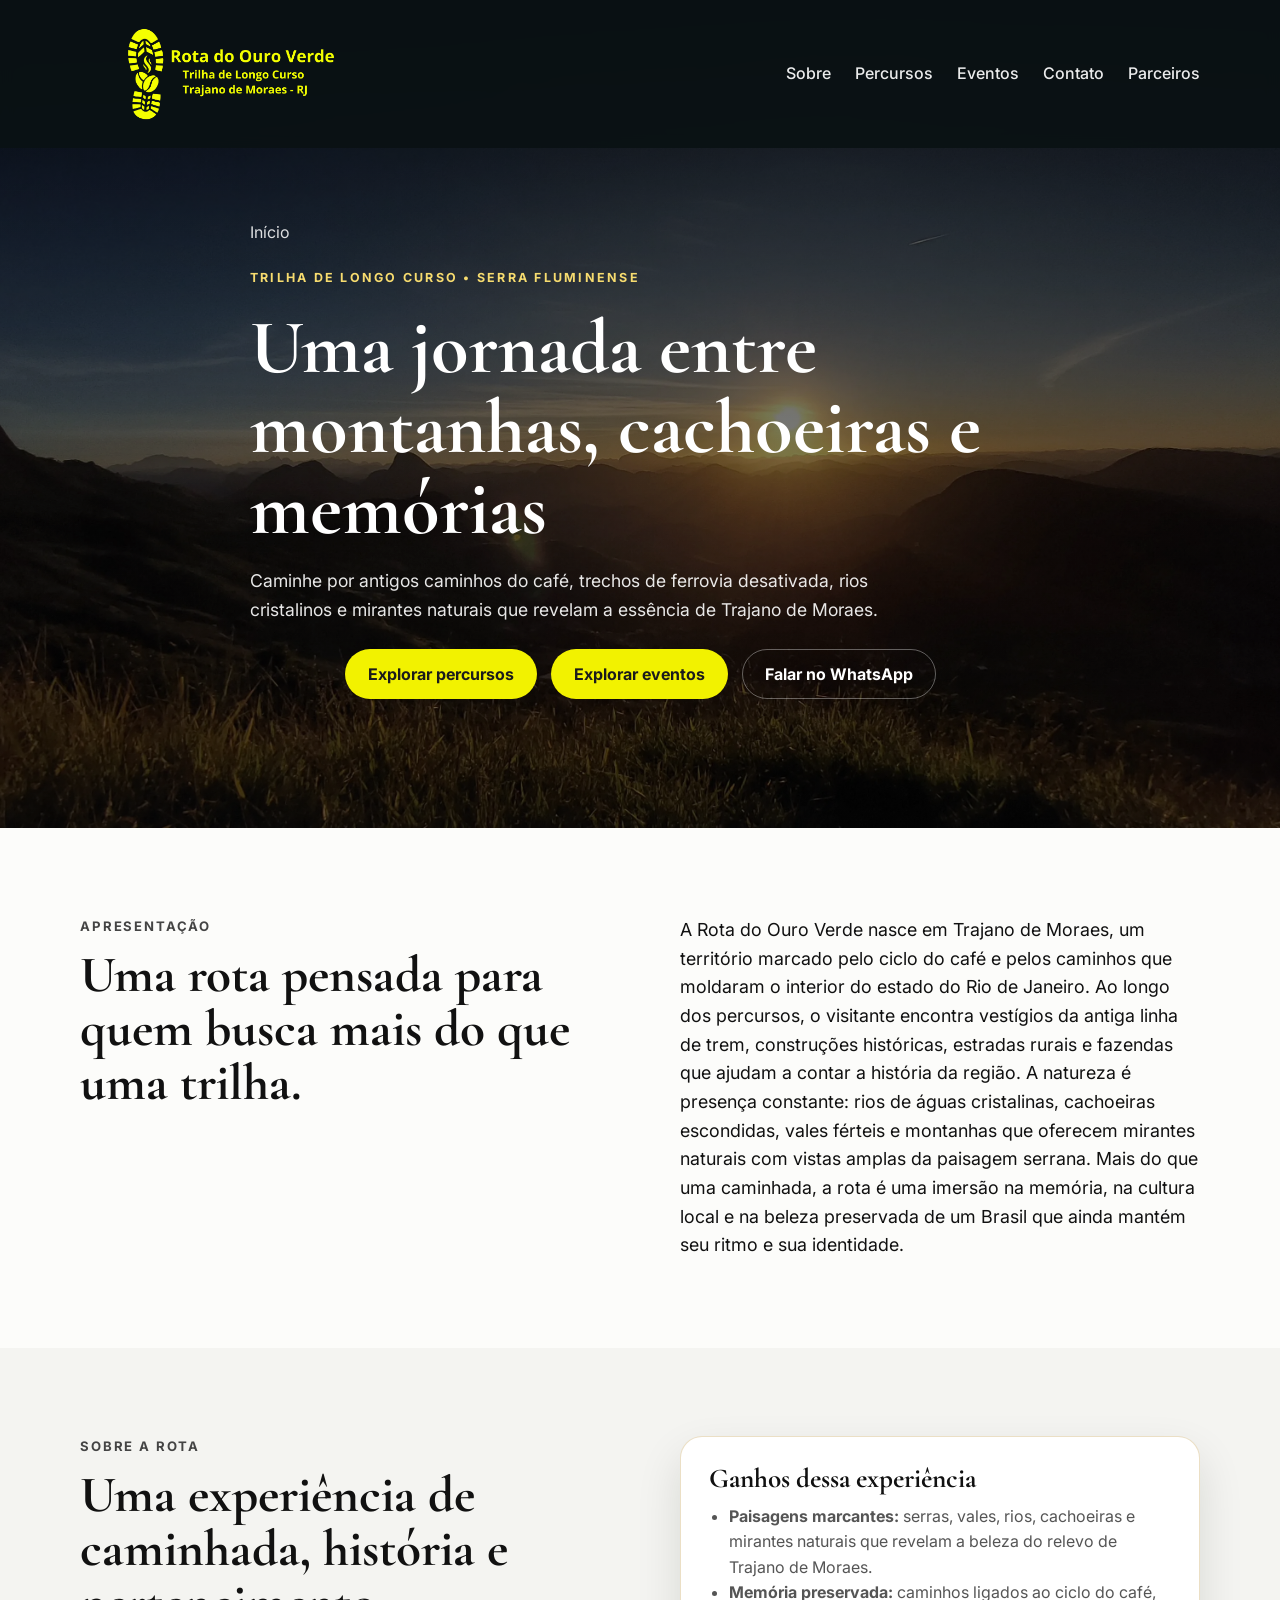
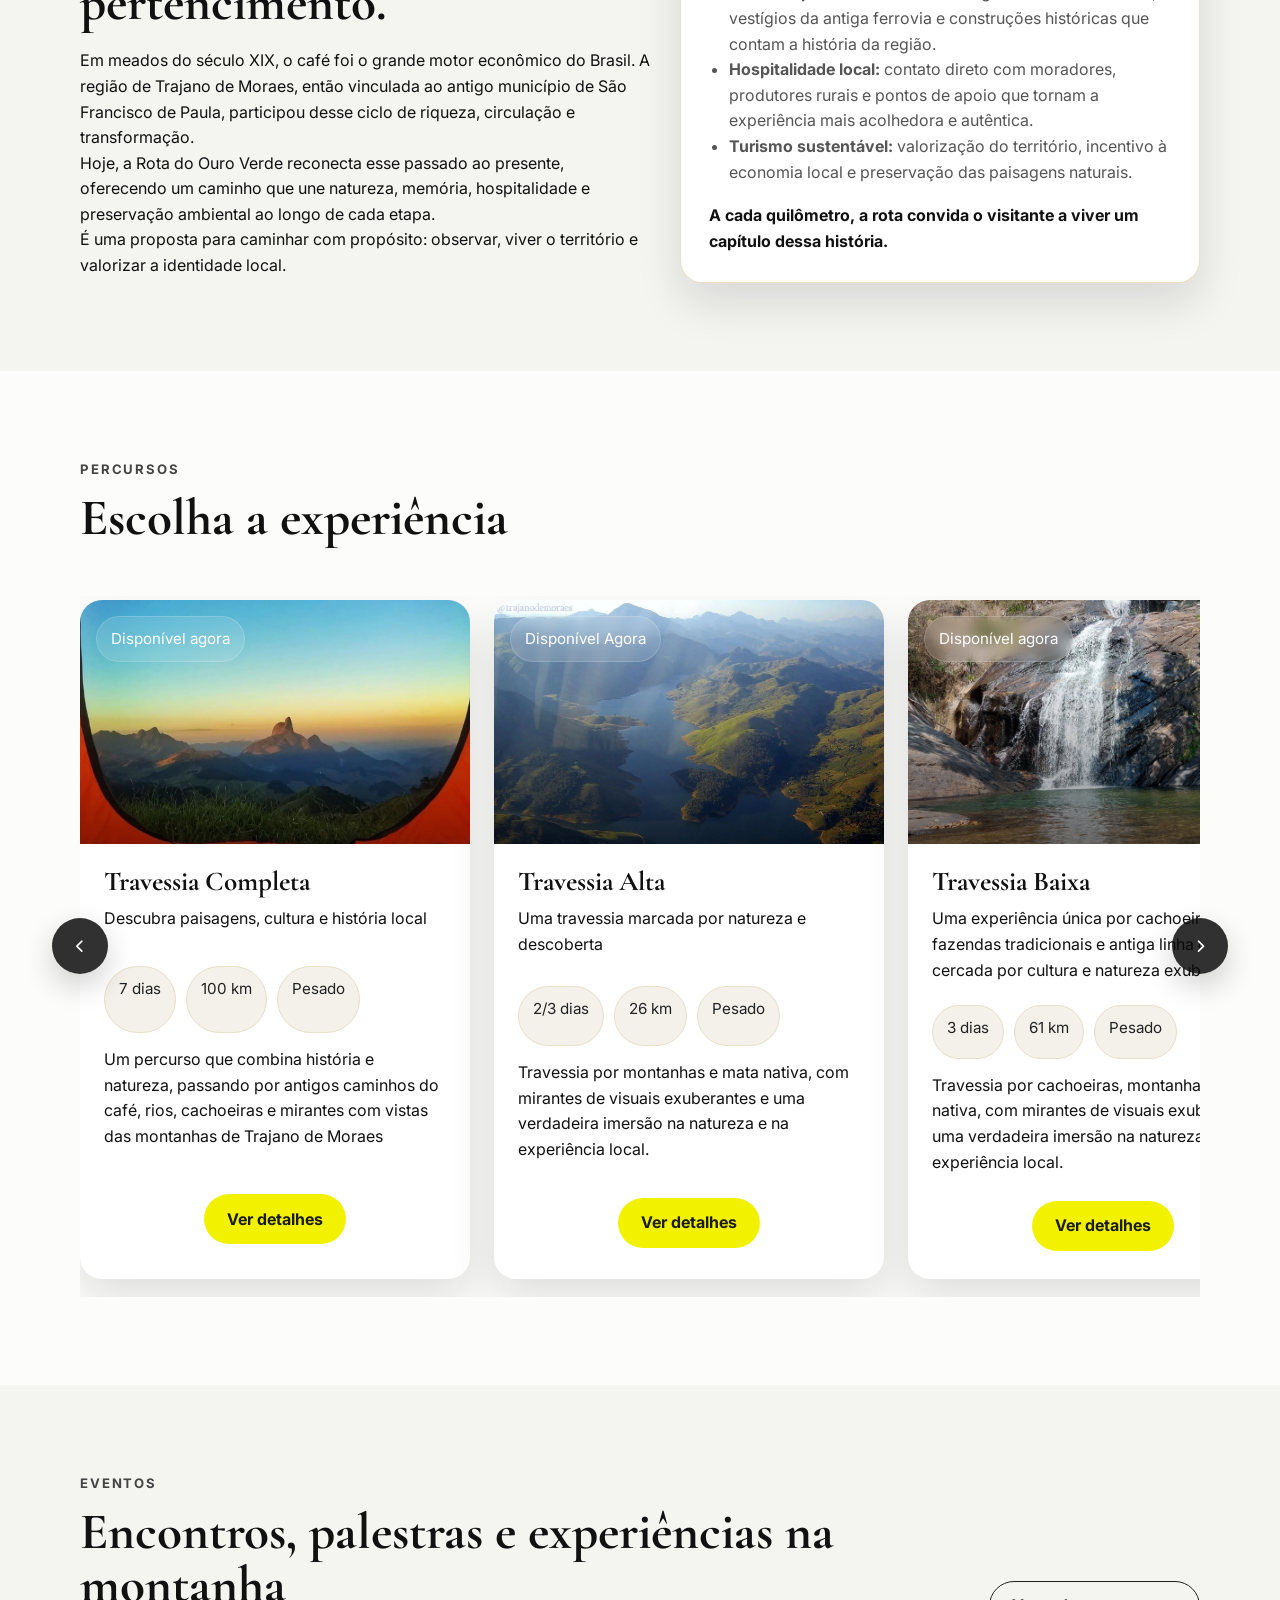
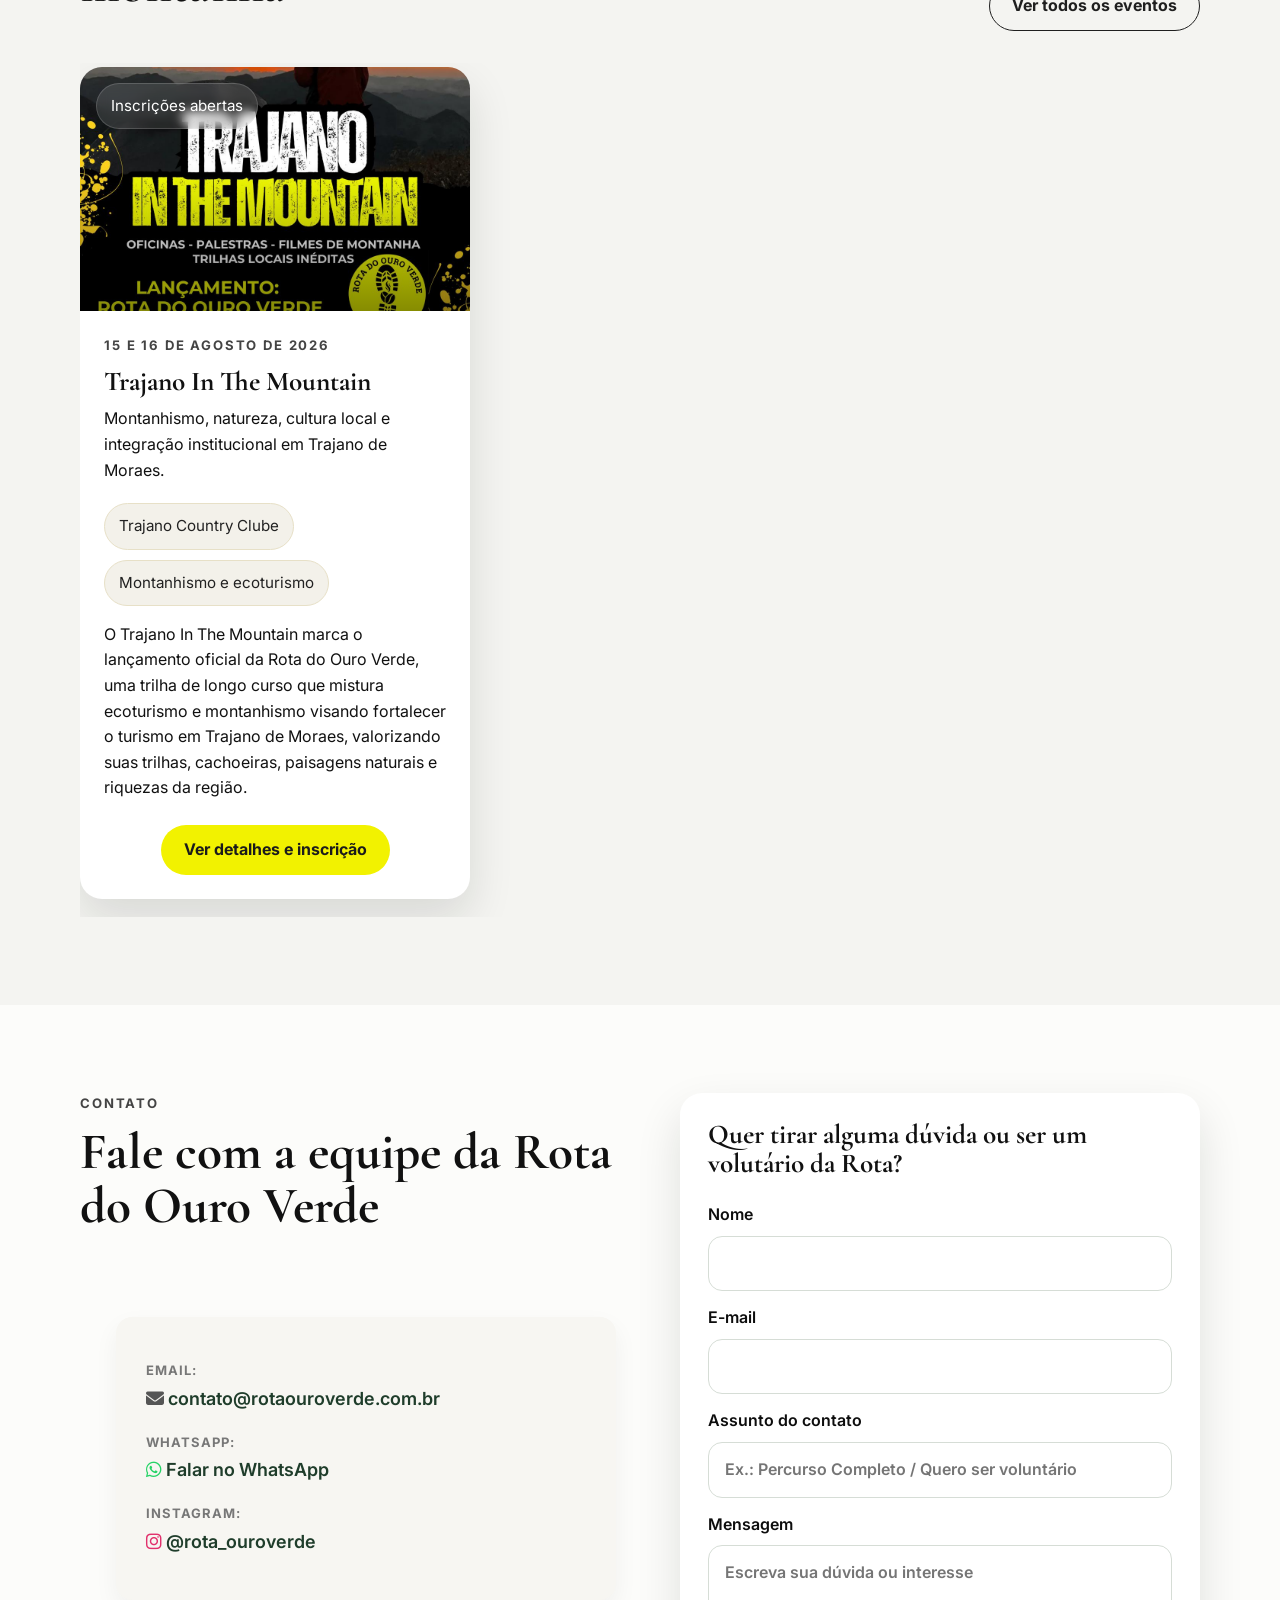
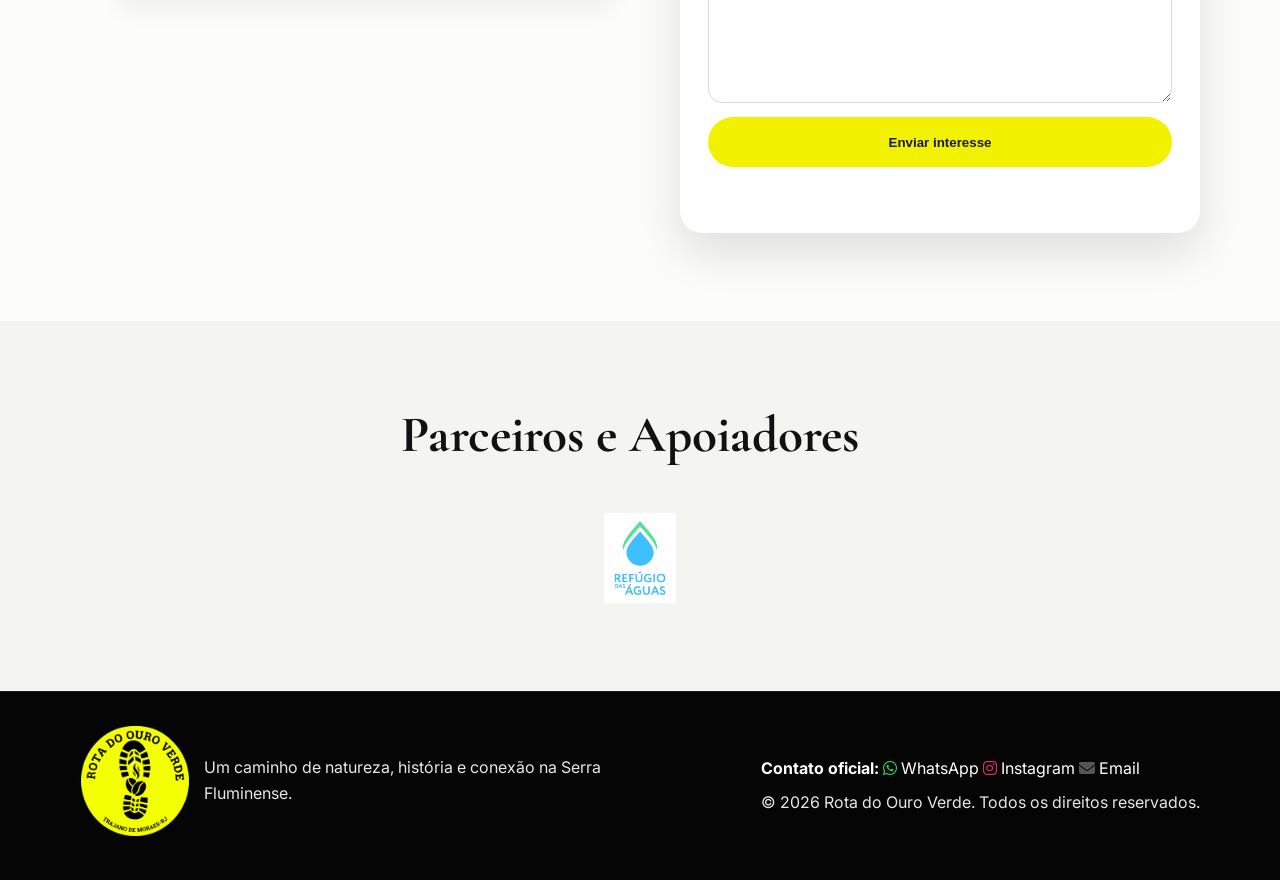
==== commit 23545356: "Add files via upload" ====
--- a/index.html
+++ b/index.html
@@ -49,6 +49,7 @@
 
       <div class="hero-actions">
         <a class="btn btn-primary" href="#percursos">Explorar percursos</a>
+        <a class="btn btn-primary" href="#eventos">Explorar eventos</a>
         <a class="btn btn-secondary" href="https://wa.me/5522988083118?text=Ol%C3%A1!%20Gostaria%20de%20saber%20mais%20sobre%20a%20Rota%20do%20Ouro%20Verde.">Falar no WhatsApp</a>
       </div>
     </div>
@@ -65,7 +66,7 @@
         <p class="lead">
             A Rota do Ouro Verde nasce em Trajano de Moraes, um território marcado pelo ciclo do café e pelos caminhos que moldaram o interior do estado do Rio de Janeiro.
             Ao longo dos percursos, o visitante encontra vestígios da antiga linha de trem, construções históricas, estradas rurais e fazendas que ajudam a contar a história da região.
-            A natureza é presença constante: rios de águas limpas, cachoeiras escondidas, vales férteis e montanhas que oferecem mirantes naturais com vistas amplas da paisagem serrana.
+            A natureza é presença constante: rios de águas cristalinas, cachoeiras escondidas, vales férteis e montanhas que oferecem mirantes naturais com vistas amplas da paisagem serrana.
             Mais do que uma caminhada, a rota é uma imersão na memória, na cultura local e na beleza preservada de um Brasil que ainda mantém seu ritmo e sua identidade.
         </p>
       </div>
